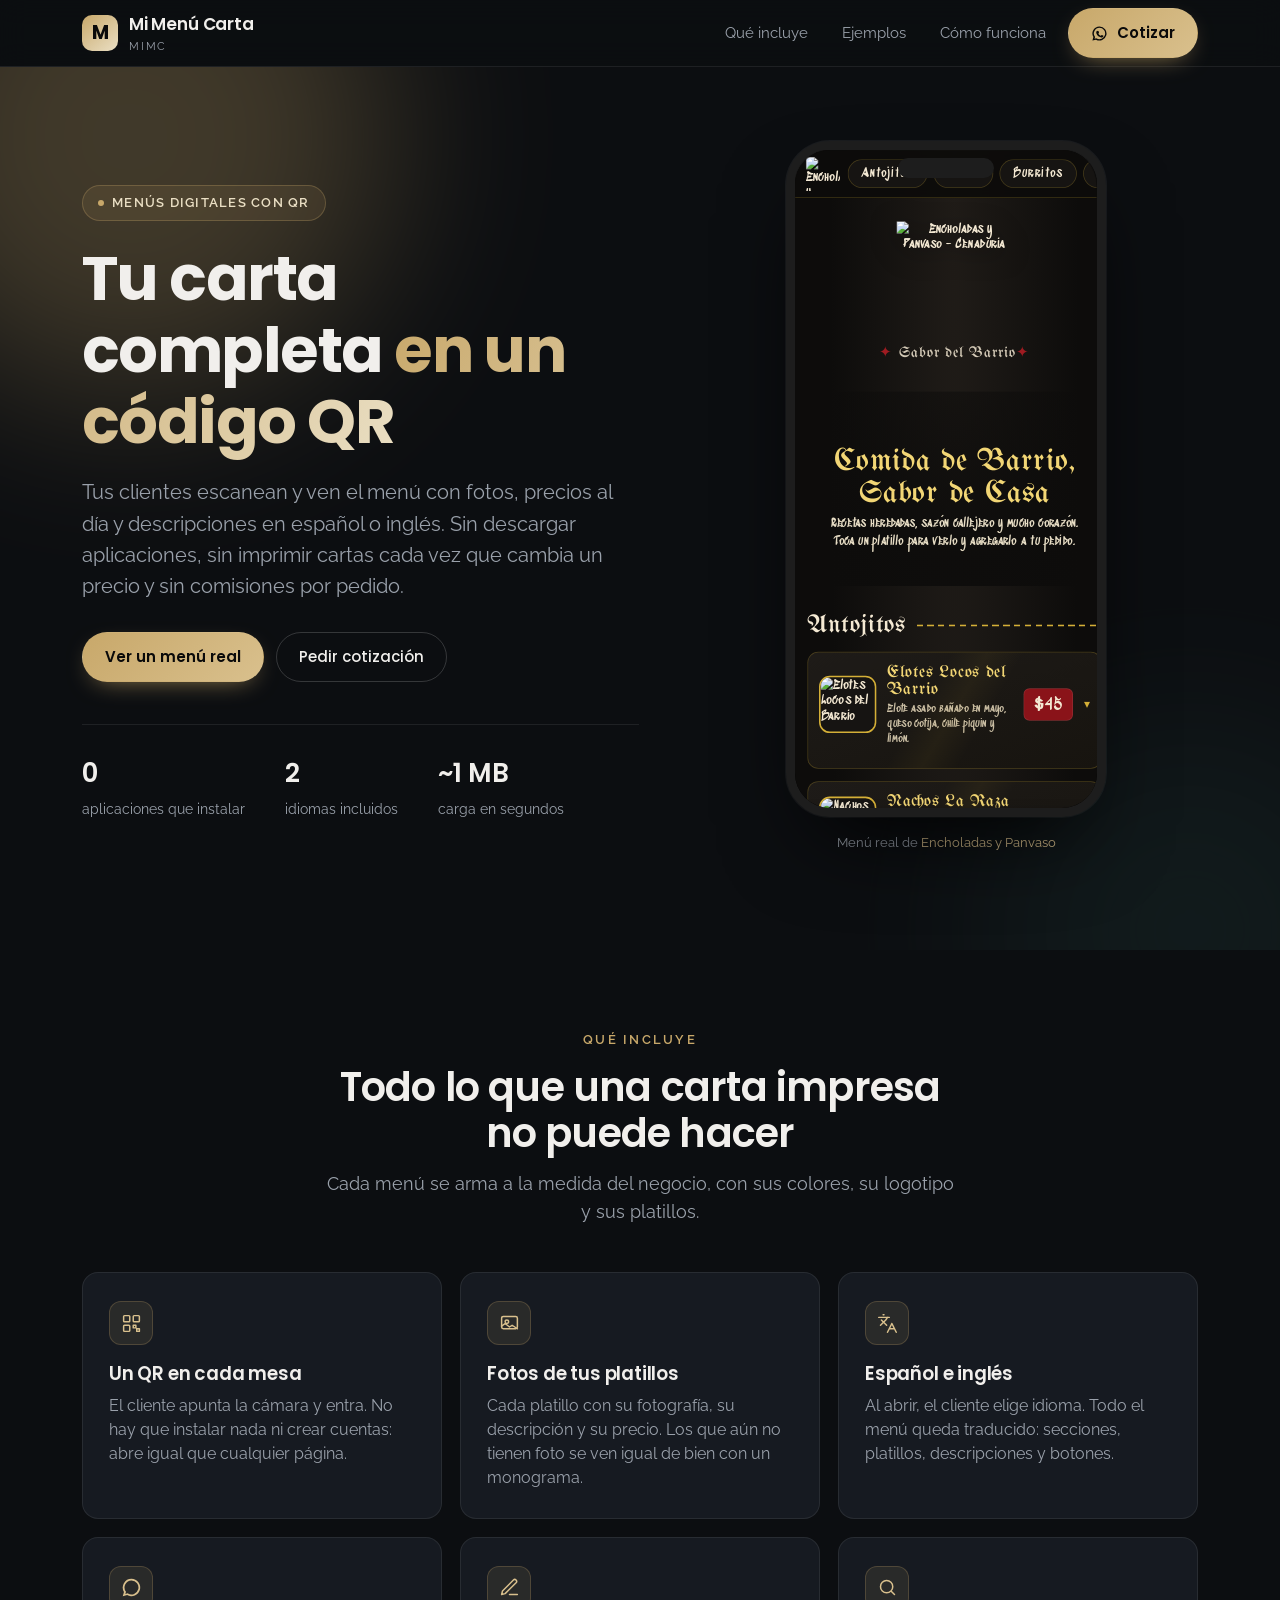
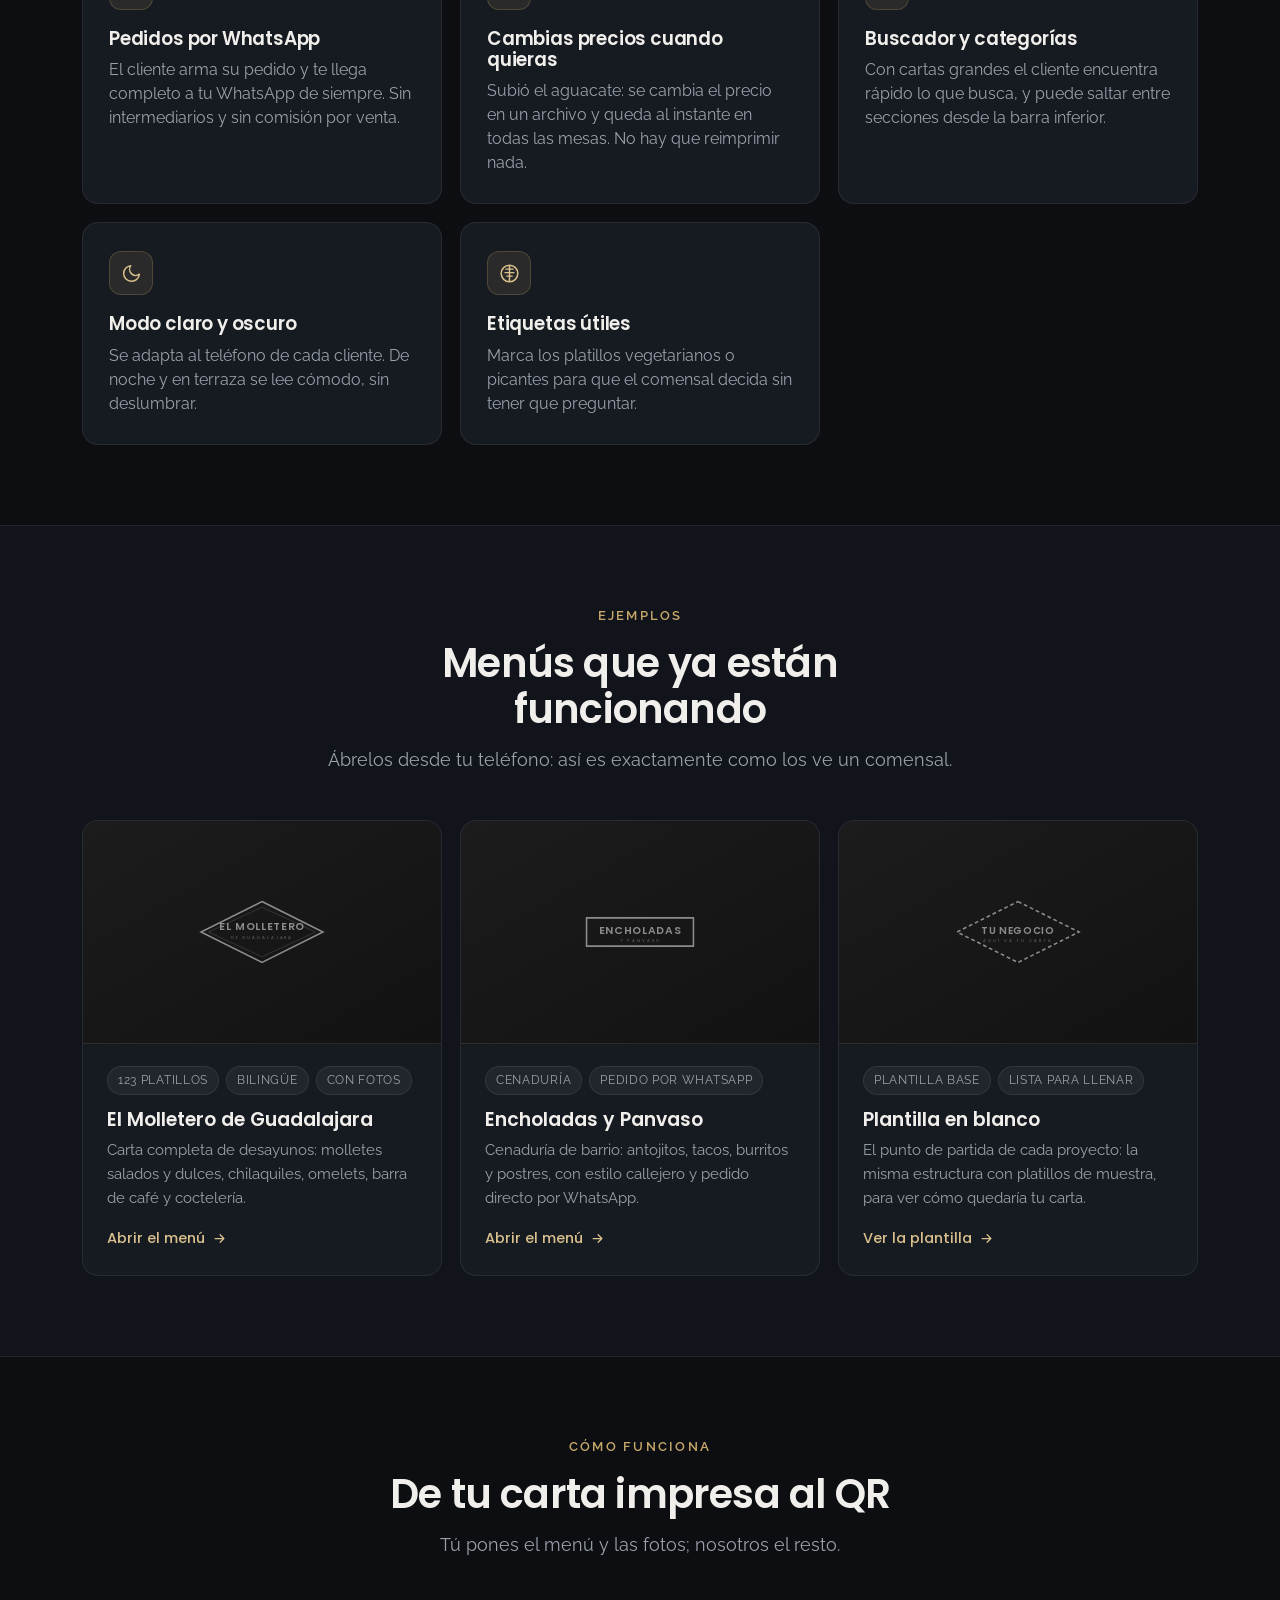
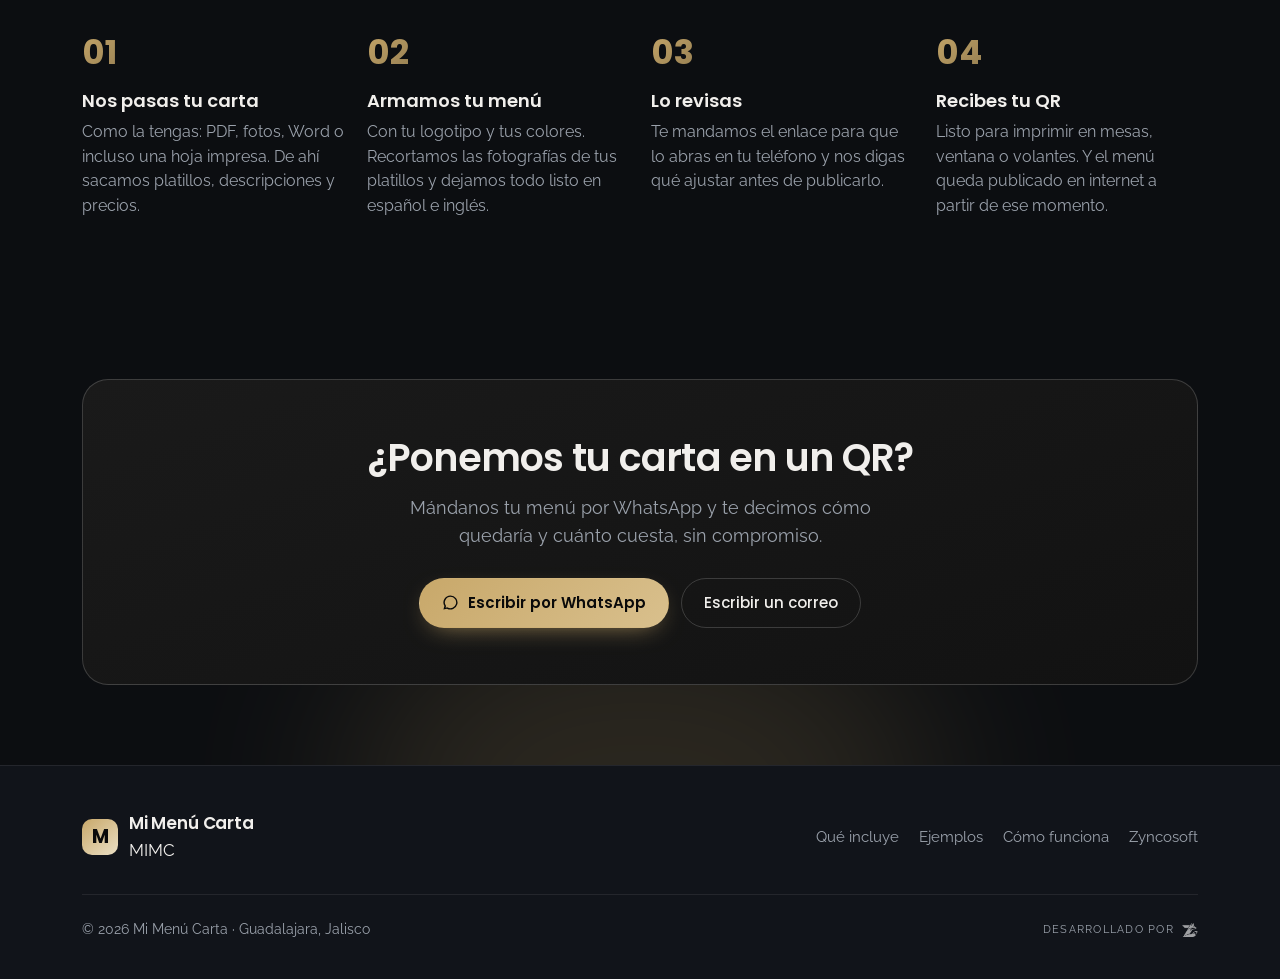
==== index.html @ dc2a6744 "Agregar la landing de MIMC Página de presentación del servicio: qué incluye, ejemplos reales y cómo " ====
<!DOCTYPE html>
<html lang="es">
<head>
<meta charset="UTF-8">
<meta name="viewport" content="width=device-width, initial-scale=1.0, viewport-fit=cover">
<title>MIMC — Mi Menú Carta | Menús digitales con QR para restaurantes</title>
<meta name="description" content="Mi Menú Carta: la carta de tu restaurante en un código QR. Con fotos, precios al día, español e inglés y pedidos por WhatsApp. Sin apps y sin comisiones por pedido.">
<meta name="theme-color" content="#0c0e11">
<meta property="og:title" content="MIMC — Mi Menú Carta">
<meta property="og:description" content="La carta de tu restaurante en un código QR: fotos, precios al día y pedidos por WhatsApp.">
<meta property="og:type" content="website">

<link rel="preconnect" href="https://fonts.googleapis.com">
<link rel="preconnect" href="https://fonts.gstatic.com" crossorigin>
<link href="https://fonts.googleapis.com/css2?family=Poppins:wght@400;500;600;700&family=Raleway:wght@300;400;500;600&display=swap" rel="stylesheet">
<link rel="icon" href="data:image/svg+xml,<svg xmlns='http://www.w3.org/2000/svg' viewBox='0 0 100 100'><rect width='100' height='100' rx='22' fill='%23c8a86a'/><text x='50' y='68' font-family='Poppins,sans-serif' font-size='52' font-weight='700' fill='%230c0e11' text-anchor='middle'>M</text></svg>">

<style>
  /* Paleta propia de MIMC: grafito azulado con acento en champán.
     El naranja se queda para la marca Zyncosoft. */
  :root{
    --negro:#0c0e11;
    --negro-2:#11141a;
    --carta:#161a21;
    --linea:rgba(255,255,255,.08);
    --linea-fuerte:rgba(255,255,255,.17);
    --texto:#f1efec;
    --texto-2:#9aa1ab;
    --champan:#c8a86a;
    --champan-claro:#d9c08d;
    --champan-suave:#eadfc4;
    --radio:16px;
  }

  *{box-sizing:border-box; -webkit-tap-highlight-color:transparent;}
  html{scroll-behavior:smooth;}
  body{
    margin:0;
    background:var(--negro);
    color:var(--texto);
    font-family:'Raleway', system-ui, sans-serif;
    font-size:17px; line-height:1.6;
    -webkit-font-smoothing:antialiased;
    overflow-x:hidden;
  }
  img{max-width:100%; display:block;}
  a{color:inherit;}
  button{font:inherit; cursor:pointer;}
  :focus-visible{outline:2px solid var(--champan); outline-offset:3px; border-radius:4px;}

  h1,h2,h3{font-family:'Poppins', sans-serif; font-weight:600; line-height:1.15; margin:0;}
  .contenedor{width:100%; max-width:1160px; margin:0 auto; padding:0 22px;}

  .brillo{
    position:absolute; border-radius:50%; pointer-events:none;
    filter:blur(90px); opacity:.28; z-index:0;
  }

  /* ============================================================= BARRA */
  .barra{
    position:sticky; top:0; z-index:50;
    background:rgba(12,14,17,.86);
    backdrop-filter:blur(14px);
    border-bottom:1px solid var(--linea);
  }
  .barra .contenedor{
    display:flex; align-items:center; justify-content:space-between; gap:16px;
    height:66px;
  }
  .marca{display:flex; align-items:center; gap:11px; text-decoration:none;}
  .marca-icono{
    width:36px; height:36px; flex:0 0 auto;
    display:grid; place-items:center;
    background:linear-gradient(140deg, var(--champan), var(--champan-suave));
    color:#0a0a0a; border-radius:10px;
    font-family:'Poppins', sans-serif; font-weight:700; font-size:19px;
  }
  .marca b{display:block; font-family:'Poppins', sans-serif; font-size:17px; font-weight:600; letter-spacing:-.01em;}
  .marca .sub{display:block; font-size:11px; letter-spacing:.16em; text-transform:uppercase; color:var(--texto-2);}
  .barra-acciones{display:flex; align-items:center; gap:10px;}
  .barra a.enlace{
    font-size:14.5px; color:var(--texto-2); text-decoration:none;
    padding:8px 12px; border-radius:99px; transition:.2s;
  }
  .barra a.enlace:hover{color:var(--texto); background:rgba(255,255,255,.05);}
  @media (max-width:720px){ .barra a.enlace{display:none;} }

  .btn{
    display:inline-flex; align-items:center; justify-content:center; gap:9px;
    padding:12px 22px; border-radius:99px;
    font-family:'Poppins', sans-serif; font-size:15px; font-weight:500;
    text-decoration:none; white-space:nowrap;
    border:1px solid transparent; transition:.22s;
  }
  .btn-primario{
    background:linear-gradient(135deg, var(--champan), var(--champan-claro));
    color:#0a0a0a; font-weight:600;
    box-shadow:0 8px 26px -12px rgba(200,168,106,.85);
  }
  .btn-primario:hover{transform:translateY(-2px); box-shadow:0 14px 34px -12px rgba(200,168,106,.95);}
  .btn-linea{border-color:var(--linea-fuerte); color:var(--texto);}
  .btn-linea:hover{border-color:var(--champan); color:var(--champan-claro);}
  .btn svg{width:17px; height:17px;}

  /* ============================================================== HERO */
  .hero{position:relative; padding:74px 0 84px; overflow:hidden;}
  .hero .brillo.uno{width:520px; height:520px; background:var(--champan); top:-190px; left:-130px;}
  .hero .brillo.dos{width:420px; height:420px; background:#2f5d57; bottom:-190px; right:-120px; opacity:.16;}
  .hero .contenedor{
    position:relative; z-index:1;
    display:grid; gap:52px; align-items:center;
    grid-template-columns:1fr;
  }
  @media (min-width:960px){
    .hero .contenedor{grid-template-columns:1.05fr .95fr; gap:56px;}
  }

  .pastilla{
    display:inline-flex; align-items:center; gap:8px;
    padding:7px 15px; border-radius:99px;
    background:rgba(200,168,106,.1);
    border:1px solid rgba(200,168,106,.28);
    color:var(--champan-suave);
    font-size:12.5px; letter-spacing:.1em; text-transform:uppercase; font-weight:600;
    margin-bottom:22px;
  }
  .pastilla i{width:6px; height:6px; border-radius:50%; background:var(--champan); display:block;}

  .hero h1{
    font-size:clamp(38px, 6.4vw, 62px);
    letter-spacing:-.025em; font-weight:700;
    margin-bottom:20px;
  }
  .hero h1 em{
    font-style:normal;
    background:linear-gradient(120deg, var(--champan), var(--champan-suave));
    -webkit-background-clip:text; background-clip:text; color:transparent;
  }
  .hero p.entrada{
    font-size:clamp(17px, 2vw, 19.5px); color:var(--texto-2);
    max-width:560px; margin:0 0 30px;
  }
  .hero-botones{display:flex; flex-wrap:wrap; gap:12px;}

  .hero-datos{
    display:flex; flex-wrap:wrap; gap:26px 40px;
    margin-top:42px; padding-top:28px;
    border-top:1px solid var(--linea);
  }
  .hero-datos div b{
    display:block;
    font-family:'Poppins', sans-serif; font-size:26px; font-weight:600; color:var(--texto);
  }
  .hero-datos div span{font-size:13.5px; color:var(--texto-2);}

  /* --------------------------------------------- teléfono con el menú */
  /* El menú se dibuja a 390 px (ancho de un teléfono real) y se reduce
     para caber en el marco: así se ve igual que en la mano del cliente.
     escala = (ancho del marco − 18 px de borde) / 390 */
  .telefono{
    --ancho:320px;
    --escala:.7744;
    position:relative;
    width:var(--ancho); margin:0 auto;
    aspect-ratio:9/19;
    background:#000;
    border:9px solid #1d1d1d;
    border-radius:44px;
    box-shadow:0 40px 90px -30px rgba(0,0,0,.95), 0 0 0 1px rgba(255,255,255,.06);
    overflow:hidden;
  }
  .telefono::before{
    content:""; position:absolute; z-index:3;
    top:8px; left:50%; transform:translateX(-50%);
    width:96px; height:20px; border-radius:99px; background:#1d1d1d;
  }
  .telefono iframe{
    /* los 22 px extra son para que la barra de desplazamiento del menú
       quede fuera del marco y no se vea */
    width:calc(390px + 22px);
    height:calc(100% / var(--escala));
    border:0; display:block;
    transform:scale(var(--escala));
    transform-origin:top left;
  }
  @media (max-width:430px){
    .telefono{ --ancho:290px; --escala:.6974; }
  }
  .telefono-pie{
    text-align:center; margin-top:16px;
    font-size:13px; color:var(--texto-2);
  }
  .telefono-pie a{color:var(--champan-claro); text-decoration:none;}
  .telefono-pie a:hover{text-decoration:underline;}

  /* ========================================================= SECCIONES */
  section{position:relative; padding:80px 0;}
  .seccion-cab{max-width:640px; margin:0 auto 46px; text-align:center;}
  .seccion-cab .etiqueta{
    display:block; margin-bottom:14px;
    font-size:12.5px; font-weight:600; letter-spacing:.18em; text-transform:uppercase;
    color:var(--champan);
  }
  .seccion-cab h2{font-size:clamp(28px, 4.4vw, 40px); letter-spacing:-.02em; margin-bottom:14px;}
  .seccion-cab p{color:var(--texto-2); margin:0; font-size:17.5px;}

  /* ------------------------------------------------------- beneficios */
  .rejilla{
    display:grid; gap:18px;
    grid-template-columns:repeat(auto-fit, minmax(268px, 1fr));
  }
  .tarjeta{
    position:relative;
    padding:28px 26px;
    background:var(--carta);
    border:1px solid var(--linea);
    border-radius:var(--radio);
    transition:.25s;
  }
  .tarjeta:hover{border-color:var(--linea-fuerte); transform:translateY(-3px);}
  .tarjeta .icono{
    width:44px; height:44px; margin-bottom:18px;
    display:grid; place-items:center;
    background:rgba(200,168,106,.11);
    border:1px solid rgba(200,168,106,.24);
    border-radius:12px;
    color:var(--champan-claro);
  }
  .tarjeta .icono svg{width:21px; height:21px;}
  .tarjeta h3{font-size:18.5px; margin-bottom:9px; letter-spacing:-.01em;}
  .tarjeta p{margin:0; font-size:15.5px; color:var(--texto-2); line-height:1.55;}

  /* --------------------------------------------------------- ejemplos */
  .ejemplos{background:var(--negro-2); border-top:1px solid var(--linea); border-bottom:1px solid var(--linea);}
  .ejemplo{
    display:block; text-decoration:none;
    background:var(--carta); border:1px solid var(--linea);
    border-radius:var(--radio); overflow:hidden;
    transition:.25s;
  }
  .ejemplo:hover{border-color:var(--champan); transform:translateY(-3px);}
  .ejemplo-visual{
    aspect-ratio:16/10;
    display:grid; place-items:center;
    background:linear-gradient(150deg, #1c1c1c, #121212);
    border-bottom:1px solid var(--linea);
    position:relative; overflow:hidden;
  }
  .ejemplo-visual .rombo{
    width:132px; height:auto; color:rgba(255,255,255,.5);
    transition:.35s;
  }
  .ejemplo:hover .ejemplo-visual .rombo{color:var(--champan-claro); transform:scale(1.06);}
  .ejemplo-cuerpo{padding:22px 24px 24px;}
  .ejemplo-cuerpo h3{font-size:19px; margin-bottom:7px;}
  .ejemplo-cuerpo p{margin:0 0 14px; font-size:15px; color:var(--texto-2);}
  .ejemplo-cuerpo .ver{
    display:inline-flex; align-items:center; gap:7px;
    font-family:'Poppins', sans-serif; font-size:14.5px; font-weight:500;
    color:var(--champan-claro);
  }
  .ejemplo-cuerpo .ver svg{width:15px; height:15px; transition:transform .25s;}
  .ejemplo:hover .ver svg{transform:translateX(4px);}
  .etiquetas{display:flex; flex-wrap:wrap; gap:7px; margin-bottom:14px;}
  .etiquetas span{
    font-size:11.5px; letter-spacing:.06em; text-transform:uppercase;
    padding:4px 10px; border-radius:99px;
    background:rgba(255,255,255,.05); border:1px solid var(--linea);
    color:var(--texto-2);
  }

  /* ------------------------------------------------------------ pasos */
  .pasos{display:grid; gap:22px; grid-template-columns:repeat(auto-fit, minmax(240px, 1fr)); counter-reset:paso;}
  .paso{position:relative; padding-top:20px;}
  .paso::before{
    counter-increment:paso; content:"0" counter(paso);
    display:block; margin-bottom:12px;
    font-family:'Poppins', sans-serif; font-size:34px; font-weight:700;
    background:linear-gradient(140deg, var(--champan), rgba(200,168,106,.15));
    -webkit-background-clip:text; background-clip:text; color:transparent;
  }
  .paso h3{font-size:18px; margin-bottom:8px;}
  .paso p{margin:0; font-size:15.5px; color:var(--texto-2);}

  /* -------------------------------------------------------- cierre */
  .cierre{position:relative; overflow:hidden;}
  .cierre .brillo{width:600px; height:400px; background:var(--champan); left:50%; transform:translateX(-50%); bottom:-230px; opacity:.16;}
  .cierre-caja{
    position:relative; z-index:1;
    text-align:center;
    padding:56px 28px;
    background:linear-gradient(160deg, #1a1a1a, #121212);
    border:1px solid var(--linea-fuerte);
    border-radius:26px;
  }
  .cierre-caja h2{font-size:clamp(27px, 4.2vw, 38px); letter-spacing:-.02em; margin-bottom:14px;}
  .cierre-caja p{color:var(--texto-2); max-width:520px; margin:0 auto 28px; font-size:17.5px;}
  .cierre-botones{display:flex; flex-wrap:wrap; gap:12px; justify-content:center;}

  /* ============================================================== PIE */
  footer{
    border-top:1px solid var(--linea);
    padding:44px 0 38px;
    background:var(--negro-2);
  }
  .pie-fila{
    display:flex; flex-wrap:wrap; align-items:center; justify-content:space-between;
    gap:20px;
  }
  .pie-enlaces{display:flex; flex-wrap:wrap; gap:20px;}
  .pie-enlaces a{font-size:14.5px; color:var(--texto-2); text-decoration:none; transition:.2s;}
  .pie-enlaces a:hover{color:var(--champan-claro);}
  .pie-abajo{
    display:flex; flex-wrap:wrap; align-items:center; justify-content:space-between;
    gap:16px;
    margin-top:30px; padding-top:24px;
    border-top:1px solid var(--linea);
    font-size:13.5px; color:var(--texto-2);
  }

  /* Crédito de Zyncosoft */
  .credito{
    display:inline-flex; align-items:center; gap:8px;
    font-size:10.5px; letter-spacing:.12em; text-transform:uppercase;
    color:var(--texto-2); text-decoration:none;
    transition:color .3s;
  }
  .credito img{
    width:16px; height:16px; object-fit:contain;
    opacity:.6; filter:invert(1);
    transition:opacity .3s;
  }
  .credito:hover{color:var(--texto);}
  .credito:hover img{opacity:1;}

  @media (prefers-reduced-motion:reduce){
    *{animation-duration:.01ms !important; transition-duration:.01ms !important;}
    html{scroll-behavior:auto;}
  }
</style>
</head>
<body>

<!-- ===================================================== BARRA SUPERIOR -->
<header class="barra">
  <div class="contenedor">
    <a class="marca" href="#inicio">
      <span class="marca-icono">M</span>
      <span>
        <b>Mi Menú Carta</b>
        <span class="sub">MIMC</span>
      </span>
    </a>

    <nav class="barra-acciones">
      <a class="enlace" href="#beneficios">Qué incluye</a>
      <a class="enlace" href="#ejemplos">Ejemplos</a>
      <a class="enlace" href="#pasos">Cómo funciona</a>
      <a class="btn btn-primario" href="https://wa.me/523339057215?text=Hola%2C%20me%20interesa%20un%20men%C3%BA%20digital%20MIMC%20para%20mi%20negocio."
         target="_blank" rel="noopener noreferrer">
        <svg viewBox="0 0 24 24" fill="currentColor" aria-hidden="true"><path d="M12 2a10 10 0 0 0-8.6 15.1L2 22l5-1.3A10 10 0 1 0 12 2zm0 2a8 8 0 1 1-4.1 14.9l-.3-.2-2.6.7.7-2.5-.2-.3A8 8 0 0 1 12 4zm-3 4.2c-.2 0-.5.1-.7.4-.3.3-.9.9-.9 2.1 0 1.3.9 2.5 1 2.6.1.2 1.7 2.8 4.3 3.8 2.1.8 2.5.7 3 .6.5-.1 1.5-.6 1.7-1.3.2-.6.2-1.2.1-1.3l-.6-.3-1.5-.7c-.2-.1-.4-.1-.5.1l-.7.9c-.1.2-.3.2-.5.1-.2-.1-1-.4-1.9-1.2-.7-.6-1.2-1.4-1.3-1.6-.1-.2 0-.4.1-.5l.4-.5.3-.5v-.4l-.6-1.6c-.2-.4-.4-.4-.5-.4H9z"/></svg>
        Cotizar
      </a>
    </nav>
  </div>
</header>

<!-- =============================================================== HERO -->
<section class="hero" id="inicio">
  <div class="brillo uno"></div>
  <div class="brillo dos"></div>

  <div class="contenedor">
    <div>
      <span class="pastilla"><i></i> Menús digitales con QR</span>

      <h1>Tu carta completa <em>en un código QR</em></h1>

      <p class="entrada">
        Tus clientes escanean y ven el menú con fotos, precios al día y descripciones
        en español o inglés. Sin descargar aplicaciones, sin imprimir cartas cada vez
        que cambia un precio y sin comisiones por pedido.
      </p>

      <div class="hero-botones">
        <a class="btn btn-primario" href="#ejemplos">Ver un menú real</a>
        <a class="btn btn-linea" href="https://wa.me/523339057215?text=Hola%2C%20me%20interesa%20un%20men%C3%BA%20digital%20MIMC%20para%20mi%20negocio."
           target="_blank" rel="noopener noreferrer">Pedir cotización</a>
      </div>

      <div class="hero-datos">
        <div><b>0</b><span>aplicaciones que instalar</span></div>
        <div><b>2</b><span>idiomas incluidos</span></div>
        <div><b>~1 MB</b><span>carga en segundos</span></div>
      </div>
    </div>

    <div>
      <div class="telefono">
        <iframe src="encholadas/menu.html" title="Ejemplo de menú digital: Encholadas y Panvaso"
                loading="lazy"></iframe>
      </div>
      <p class="telefono-pie">
        Menú real de <a href="encholadas/menu.html" target="_blank" rel="noopener">Encholadas y Panvaso</a>
      </p>
    </div>
  </div>
</section>

<!-- ========================================================= BENEFICIOS -->
<section id="beneficios">
  <div class="contenedor">
    <div class="seccion-cab">
      <span class="etiqueta">Qué incluye</span>
      <h2>Todo lo que una carta impresa no puede hacer</h2>
      <p>Cada menú se arma a la medida del negocio, con sus colores, su logotipo y sus platillos.</p>
    </div>

    <div class="rejilla">

      <article class="tarjeta">
        <div class="icono">
          <svg viewBox="0 0 24 24" fill="none" stroke="currentColor" stroke-width="1.7" stroke-linecap="round" stroke-linejoin="round"><rect x="3" y="3" width="7" height="7" rx="1"/><rect x="14" y="3" width="7" height="7" rx="1"/><rect x="3" y="14" width="7" height="7" rx="1"/><path d="M14 14h3v3h-3zM18 18h3v3h-3z"/></svg>
        </div>
        <h3>Un QR en cada mesa</h3>
        <p>El cliente apunta la cámara y entra. No hay que instalar nada ni crear cuentas: abre igual que cualquier página.</p>
      </article>

      <article class="tarjeta">
        <div class="icono">
          <svg viewBox="0 0 24 24" fill="none" stroke="currentColor" stroke-width="1.7" stroke-linecap="round" stroke-linejoin="round"><rect x="3" y="4" width="18" height="14" rx="2"/><circle cx="9" cy="10" r="2"/><path d="m3 15 4-3 5 4 3-2 6 4"/></svg>
        </div>
        <h3>Fotos de tus platillos</h3>
        <p>Cada platillo con su fotografía, su descripción y su precio. Los que aún no tienen foto se ven igual de bien con un monograma.</p>
      </article>

      <article class="tarjeta">
        <div class="icono">
          <svg viewBox="0 0 24 24" fill="none" stroke="currentColor" stroke-width="1.7" stroke-linecap="round" stroke-linejoin="round"><path d="m5 8 6 6M4 14l6-6 2-3M2 5h12M7 2h1M22 22l-5-10-5 10M14 18h6"/></svg>
        </div>
        <h3>Español e inglés</h3>
        <p>Al abrir, el cliente elige idioma. Todo el menú queda traducido: secciones, platillos, descripciones y botones.</p>
      </article>

      <article class="tarjeta">
        <div class="icono">
          <svg viewBox="0 0 24 24" fill="currentColor"><path d="M12 2a10 10 0 0 0-8.6 15.1L2 22l5-1.3A10 10 0 1 0 12 2zm0 2a8 8 0 1 1-4.1 14.9l-.3-.2-2.6.7.7-2.5-.2-.3A8 8 0 0 1 12 4z"/></svg>
        </div>
        <h3>Pedidos por WhatsApp</h3>
        <p>El cliente arma su pedido y te llega completo a tu WhatsApp de siempre. Sin intermediarios y sin comisión por venta.</p>
      </article>

      <article class="tarjeta">
        <div class="icono">
          <svg viewBox="0 0 24 24" fill="none" stroke="currentColor" stroke-width="1.7" stroke-linecap="round" stroke-linejoin="round"><path d="M12 20h9M16.5 3.5a2.1 2.1 0 0 1 3 3L7 19l-4 1 1-4z"/></svg>
        </div>
        <h3>Cambias precios cuando quieras</h3>
        <p>Subió el aguacate: se cambia el precio en un archivo y queda al instante en todas las mesas. No hay que reimprimir nada.</p>
      </article>

      <article class="tarjeta">
        <div class="icono">
          <svg viewBox="0 0 24 24" fill="none" stroke="currentColor" stroke-width="1.7" stroke-linecap="round" stroke-linejoin="round"><circle cx="11" cy="11" r="7"/><path d="M20 20l-3.5-3.5"/></svg>
        </div>
        <h3>Buscador y categorías</h3>
        <p>Con cartas grandes el cliente encuentra rápido lo que busca, y puede saltar entre secciones desde la barra inferior.</p>
      </article>

      <article class="tarjeta">
        <div class="icono">
          <svg viewBox="0 0 24 24" fill="none" stroke="currentColor" stroke-width="1.7" stroke-linecap="round" stroke-linejoin="round"><path d="M21 12.8A9 9 0 1 1 11.2 3a7 7 0 0 0 9.8 9.8z"/></svg>
        </div>
        <h3>Modo claro y oscuro</h3>
        <p>Se adapta al teléfono de cada cliente. De noche y en terraza se lee cómodo, sin deslumbrar.</p>
      </article>

      <article class="tarjeta">
        <div class="icono">
          <svg viewBox="0 0 24 24" fill="none" stroke="currentColor" stroke-width="1.7" stroke-linecap="round" stroke-linejoin="round"><path d="M12 3v18M8 7h8M7 11h10M9 15h6"/><circle cx="12" cy="12" r="9.5"/></svg>
        </div>
        <h3>Etiquetas útiles</h3>
        <p>Marca los platillos vegetarianos o picantes para que el comensal decida sin tener que preguntar.</p>
      </article>

    </div>
  </div>
</section>

<!-- =========================================================== EJEMPLOS -->
<section class="ejemplos" id="ejemplos">
  <div class="contenedor">
    <div class="seccion-cab">
      <span class="etiqueta">Ejemplos</span>
      <h2>Menús que ya están funcionando</h2>
      <p>Ábrelos desde tu teléfono: así es exactamente como los ve un comensal.</p>
    </div>

    <div class="rejilla">

      <a class="ejemplo" href="elmolletero/index.html" target="_blank" rel="noopener">
        <div class="ejemplo-visual">
          <svg class="rombo" viewBox="0 0 420 210" aria-hidden="true">
            <path d="M210 8 404 105 210 202 16 105Z" fill="none" stroke="currentColor" stroke-width="5"/>
            <path d="M210 26 380 105 210 184 40 105Z" fill="none" stroke="currentColor" stroke-width="1.6" opacity=".5"/>
            <text x="210" y="100" text-anchor="middle" font-family="Poppins, sans-serif" font-weight="600" font-size="34" letter-spacing="2" fill="currentColor">EL MOLLETERO</text>
            <text x="210" y="126" text-anchor="middle" font-family="Poppins, sans-serif" font-size="13" letter-spacing="6" fill="currentColor" opacity=".7">DE GUADALAJARA</text>
          </svg>
        </div>
        <div class="ejemplo-cuerpo">
          <div class="etiquetas">
            <span>123 platillos</span><span>Bilingüe</span><span>Con fotos</span>
          </div>
          <h3>El Molletero de Guadalajara</h3>
          <p>Carta completa de desayunos: molletes salados y dulces, chilaquiles, omelets, barra de café y coctelería.</p>
          <span class="ver">Abrir el menú
            <svg viewBox="0 0 24 24" fill="none" stroke="currentColor" stroke-width="2" stroke-linecap="round" stroke-linejoin="round"><path d="M5 12h14M13 6l6 6-6 6"/></svg>
          </span>
        </div>
      </a>

      <a class="ejemplo" href="encholadas/menu.html" target="_blank" rel="noopener">
        <div class="ejemplo-visual">
          <svg class="rombo" viewBox="0 0 420 210" aria-hidden="true">
            <path d="M40 60h340v90H40z" fill="none" stroke="currentColor" stroke-width="5"/>
            <text x="210" y="112" text-anchor="middle" font-family="Poppins, sans-serif" font-weight="600" font-size="34" letter-spacing="2" fill="currentColor">ENCHOLADAS</text>
            <text x="210" y="136" text-anchor="middle" font-family="Poppins, sans-serif" font-size="13" letter-spacing="6" fill="currentColor" opacity=".7">Y PANVASO</text>
          </svg>
        </div>
        <div class="ejemplo-cuerpo">
          <div class="etiquetas">
            <span>Cenaduría</span><span>Pedido por WhatsApp</span>
          </div>
          <h3>Encholadas y Panvaso</h3>
          <p>Cenaduría de barrio: antojitos, tacos, burritos y postres, con estilo callejero y pedido directo por WhatsApp.</p>
          <span class="ver">Abrir el menú
            <svg viewBox="0 0 24 24" fill="none" stroke="currentColor" stroke-width="2" stroke-linecap="round" stroke-linejoin="round"><path d="M5 12h14M13 6l6 6-6 6"/></svg>
          </span>
        </div>
      </a>

      <a class="ejemplo" href="plantilla/index.html" target="_blank" rel="noopener">
        <div class="ejemplo-visual">
          <svg class="rombo" viewBox="0 0 420 210" aria-hidden="true">
            <path d="M210 8 404 105 210 202 16 105Z" fill="none" stroke="currentColor" stroke-width="5" stroke-dasharray="12 9"/>
            <text x="210" y="112" text-anchor="middle" font-family="Poppins, sans-serif" font-weight="600" font-size="32" letter-spacing="2" fill="currentColor">TU NEGOCIO</text>
            <text x="210" y="136" text-anchor="middle" font-family="Poppins, sans-serif" font-size="13" letter-spacing="6" fill="currentColor" opacity=".7">AQUÍ VA TU CARTA</text>
          </svg>
        </div>
        <div class="ejemplo-cuerpo">
          <div class="etiquetas">
            <span>Plantilla base</span><span>Lista para llenar</span>
          </div>
          <h3>Plantilla en blanco</h3>
          <p>El punto de partida de cada proyecto: la misma estructura con platillos de muestra, para ver cómo quedaría tu carta.</p>
          <span class="ver">Ver la plantilla
            <svg viewBox="0 0 24 24" fill="none" stroke="currentColor" stroke-width="2" stroke-linecap="round" stroke-linejoin="round"><path d="M5 12h14M13 6l6 6-6 6"/></svg>
          </span>
        </div>
      </a>

    </div>
  </div>
</section>

<!-- ============================================================== PASOS -->
<section id="pasos">
  <div class="contenedor">
    <div class="seccion-cab">
      <span class="etiqueta">Cómo funciona</span>
      <h2>De tu carta impresa al QR</h2>
      <p>Tú pones el menú y las fotos; nosotros el resto.</p>
    </div>

    <div class="pasos">
      <div class="paso">
        <h3>Nos pasas tu carta</h3>
        <p>Como la tengas: PDF, fotos, Word o incluso una hoja impresa. De ahí sacamos platillos, descripciones y precios.</p>
      </div>
      <div class="paso">
        <h3>Armamos tu menú</h3>
        <p>Con tu logotipo y tus colores. Recortamos las fotografías de tus platillos y dejamos todo listo en español e inglés.</p>
      </div>
      <div class="paso">
        <h3>Lo revisas</h3>
        <p>Te mandamos el enlace para que lo abras en tu teléfono y nos digas qué ajustar antes de publicarlo.</p>
      </div>
      <div class="paso">
        <h3>Recibes tu QR</h3>
        <p>Listo para imprimir en mesas, ventana o volantes. Y el menú queda publicado en internet a partir de ese momento.</p>
      </div>
    </div>
  </div>
</section>

<!-- ============================================================= CIERRE -->
<section class="cierre">
  <div class="brillo"></div>
  <div class="contenedor">
    <div class="cierre-caja">
      <h2>¿Ponemos tu carta en un QR?</h2>
      <p>Mándanos tu menú por WhatsApp y te decimos cómo quedaría y cuánto cuesta, sin compromiso.</p>
      <div class="cierre-botones">
        <a class="btn btn-primario" href="https://wa.me/523339057215?text=Hola%2C%20me%20interesa%20un%20men%C3%BA%20digital%20MIMC%20para%20mi%20negocio."
           target="_blank" rel="noopener noreferrer">
          <svg viewBox="0 0 24 24" fill="currentColor" aria-hidden="true"><path d="M12 2a10 10 0 0 0-8.6 15.1L2 22l5-1.3A10 10 0 1 0 12 2zm0 2a8 8 0 1 1-4.1 14.9l-.3-.2-2.6.7.7-2.5-.2-.3A8 8 0 0 1 12 4z"/></svg>
          Escribir por WhatsApp
        </a>
        <a class="btn btn-linea" href="mailto:zyncosoft@gmail.com?subject=Men%C3%BA%20digital%20MIMC">Escribir un correo</a>
      </div>
    </div>
  </div>
</section>

<!-- ================================================================ PIE -->
<footer>
  <div class="contenedor">
    <div class="pie-fila">
      <a class="marca" href="#inicio">
        <span class="marca-icono">M</span>
        <span>
          <b>Mi Menú Carta</b>
          <span>MIMC</span>
        </span>
      </a>

      <nav class="pie-enlaces">
        <a href="#beneficios">Qué incluye</a>
        <a href="#ejemplos">Ejemplos</a>
        <a href="#pasos">Cómo funciona</a>
        <a href="https://zyncosoft.pages.dev" target="_blank" rel="noopener noreferrer">Zyncosoft</a>
      </nav>
    </div>

    <div class="pie-abajo">
      <span>© <span id="anio">2026</span> Mi Menú Carta · Guadalajara, Jalisco</span>

      <a class="credito" href="https://zyncosoft.pages.dev" target="_blank"
         rel="noopener noreferrer" title="Desarrollado por Zyncosoft">
        <span>Desarrollado por</span>
        <img src="zyncosoft.png" alt="Zyncosoft" width="16" height="16" loading="lazy">
      </a>
    </div>
  </div>
</footer>

<script>
  document.getElementById('anio').textContent = new Date().getFullYear();
</script>

</body>
</html>
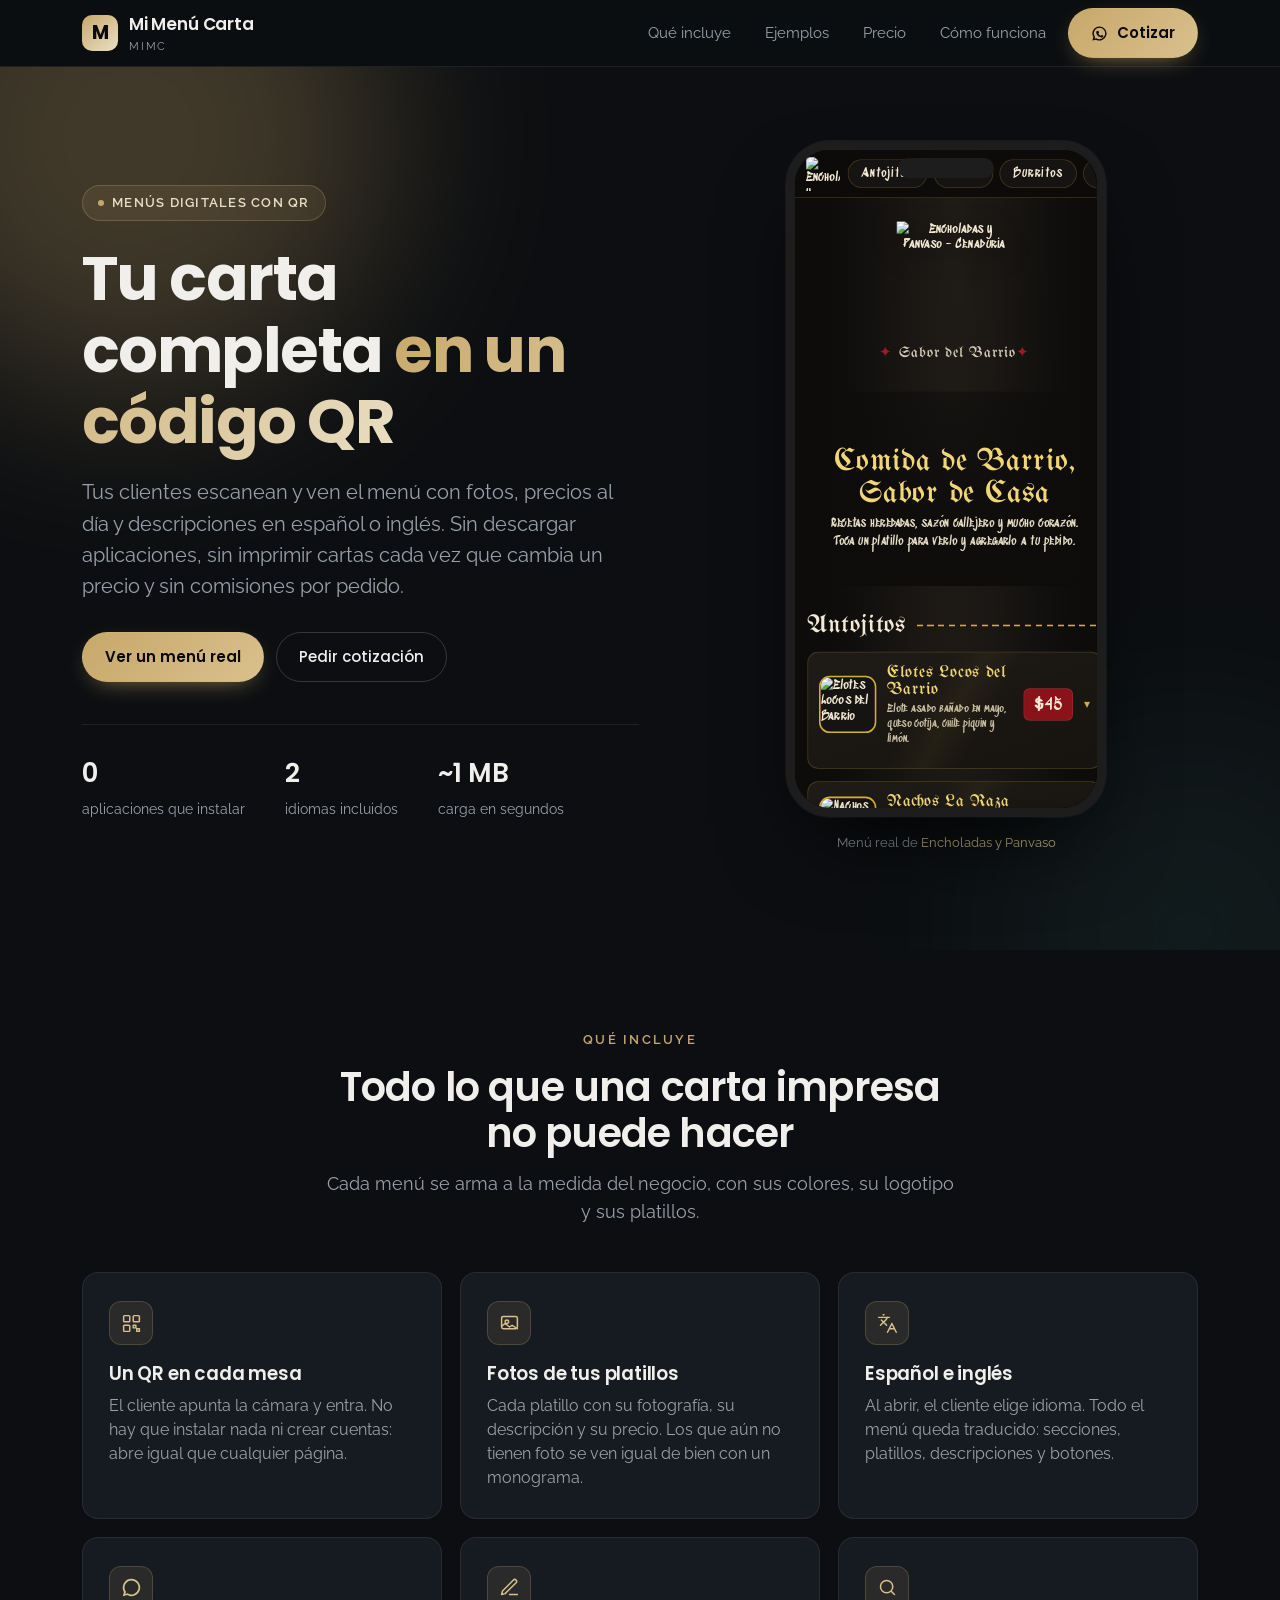
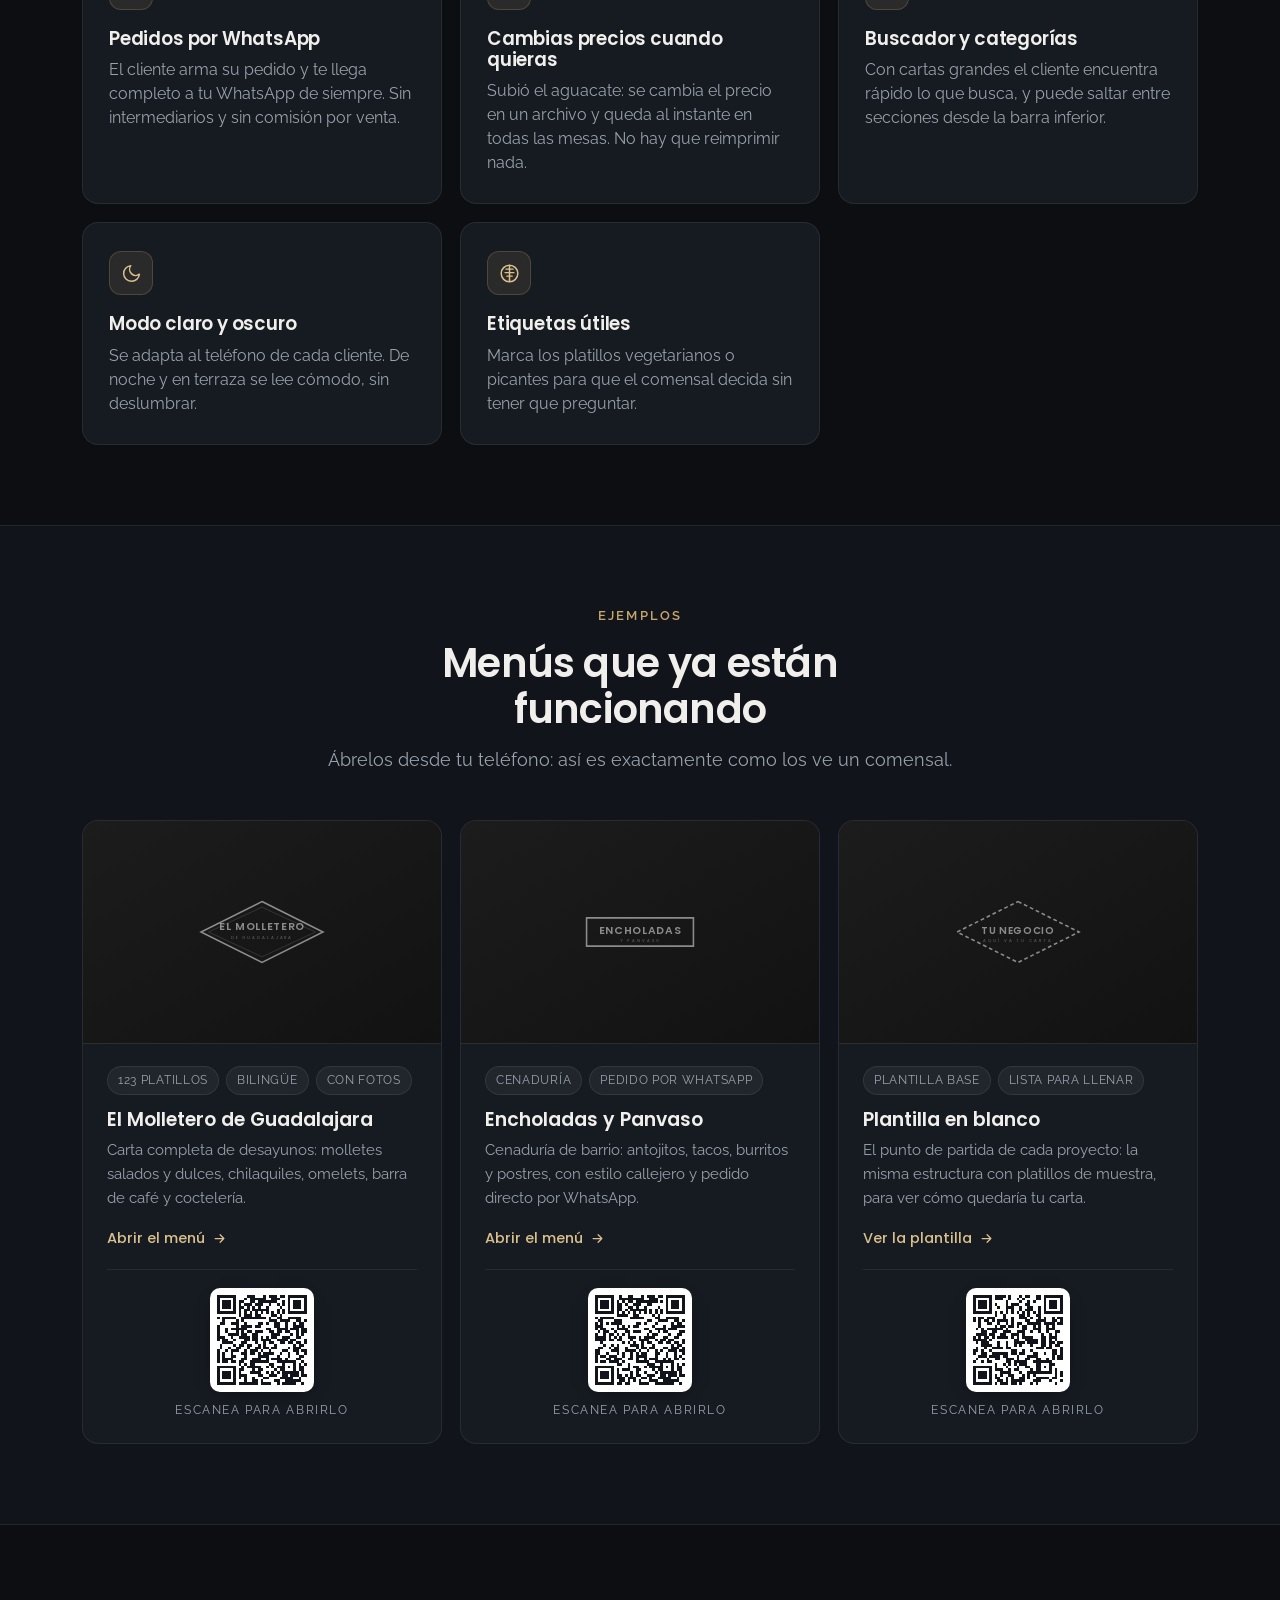
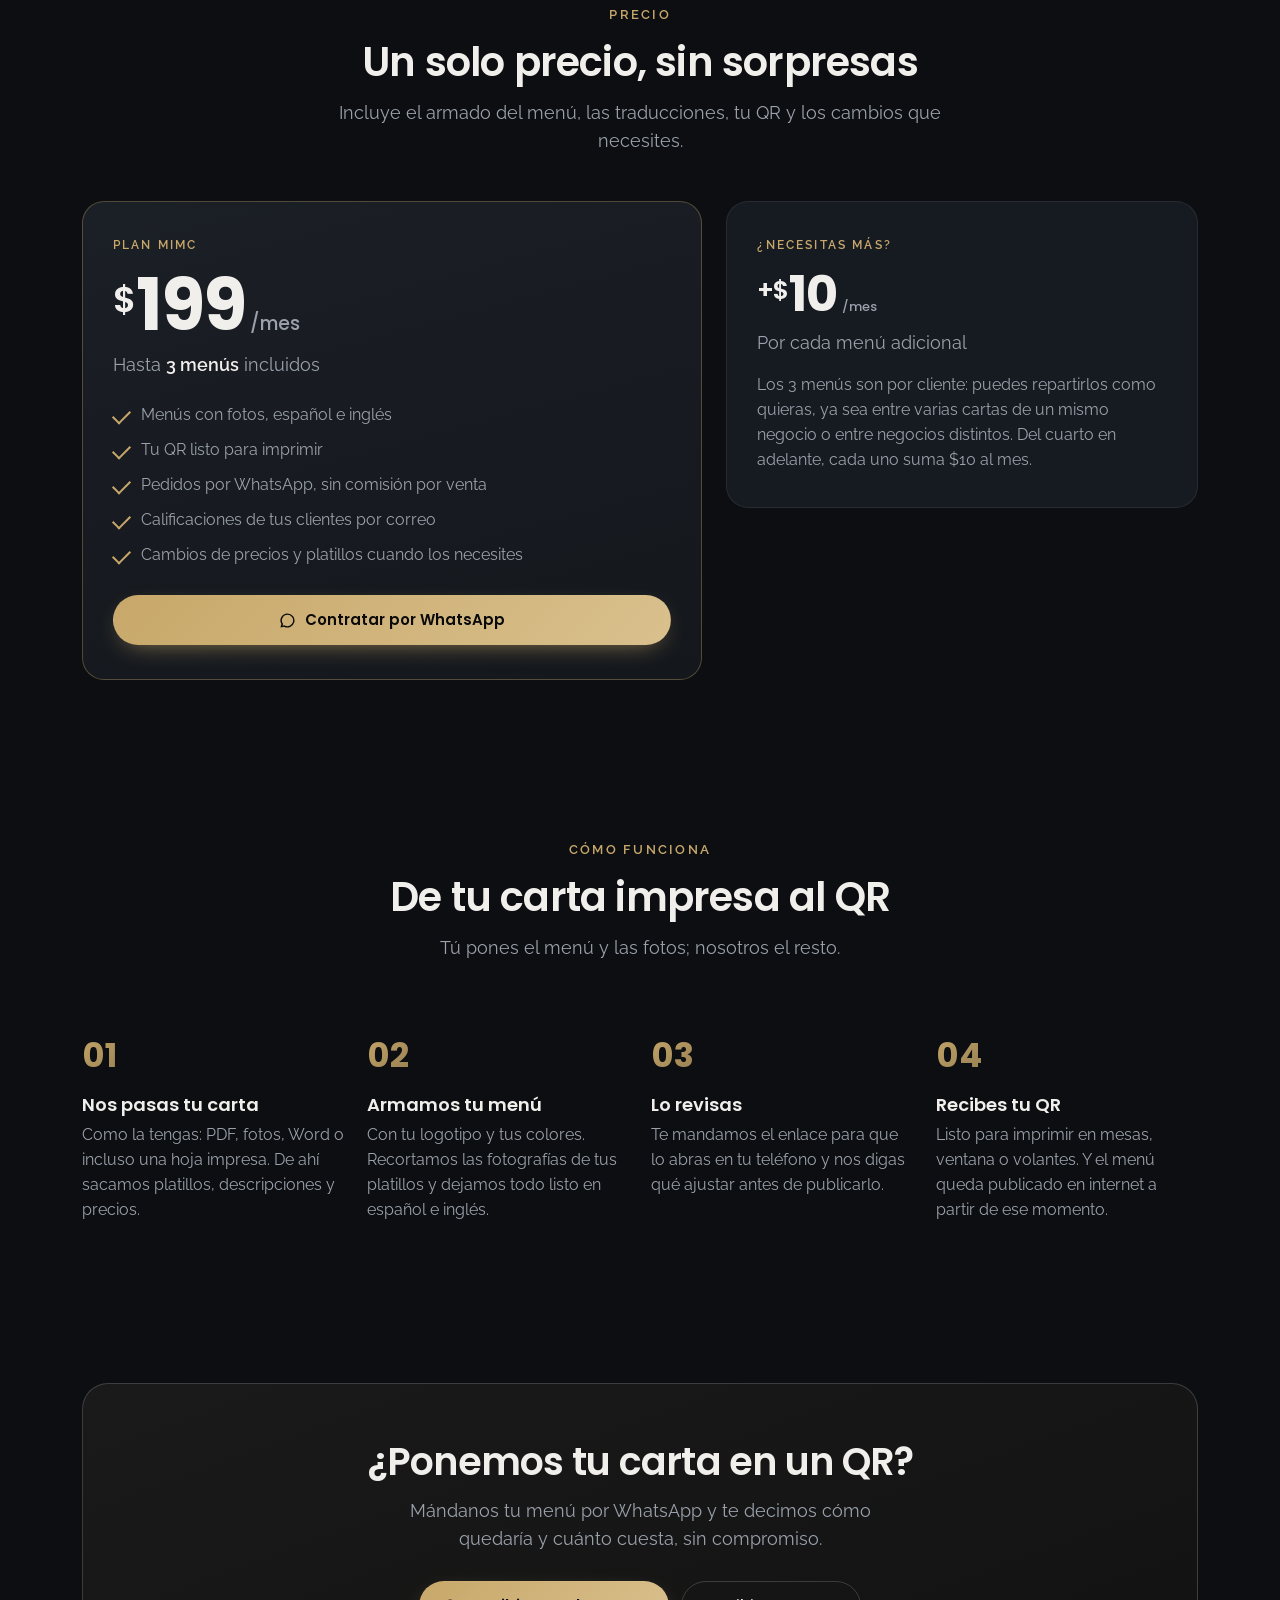
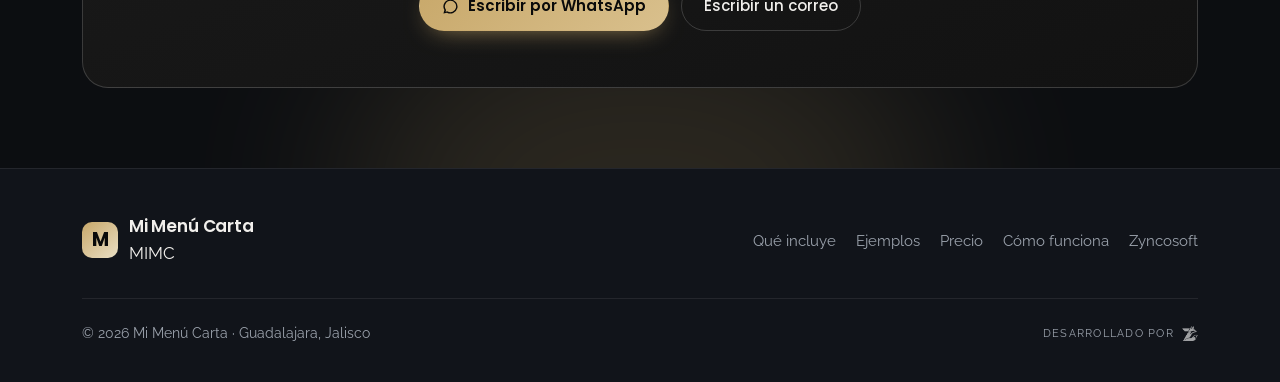
==== commit 0fe33348: "Organizar la landing en carpetas y agregar precio y códigos QR Estructura: el CSS y el JS salen del " ====
--- a/index.html
+++ b/index.html
@@ -15,329 +15,7 @@
 <link href="https://fonts.googleapis.com/css2?family=Poppins:wght@400;500;600;700&family=Raleway:wght@300;400;500;600&display=swap" rel="stylesheet">
 <link rel="icon" href="data:image/svg+xml,<svg xmlns='http://www.w3.org/2000/svg' viewBox='0 0 100 100'><rect width='100' height='100' rx='22' fill='%23c8a86a'/><text x='50' y='68' font-family='Poppins,sans-serif' font-size='52' font-weight='700' fill='%230c0e11' text-anchor='middle'>M</text></svg>">
 
-<style>
-  /* Paleta propia de MIMC: grafito azulado con acento en champán.
-     El naranja se queda para la marca Zyncosoft. */
-  :root{
-    --negro:#0c0e11;
-    --negro-2:#11141a;
-    --carta:#161a21;
-    --linea:rgba(255,255,255,.08);
-    --linea-fuerte:rgba(255,255,255,.17);
-    --texto:#f1efec;
-    --texto-2:#9aa1ab;
-    --champan:#c8a86a;
-    --champan-claro:#d9c08d;
-    --champan-suave:#eadfc4;
-    --radio:16px;
-  }
-
-  *{box-sizing:border-box; -webkit-tap-highlight-color:transparent;}
-  html{scroll-behavior:smooth;}
-  body{
-    margin:0;
-    background:var(--negro);
-    color:var(--texto);
-    font-family:'Raleway', system-ui, sans-serif;
-    font-size:17px; line-height:1.6;
-    -webkit-font-smoothing:antialiased;
-    overflow-x:hidden;
-  }
-  img{max-width:100%; display:block;}
-  a{color:inherit;}
-  button{font:inherit; cursor:pointer;}
-  :focus-visible{outline:2px solid var(--champan); outline-offset:3px; border-radius:4px;}
-
-  h1,h2,h3{font-family:'Poppins', sans-serif; font-weight:600; line-height:1.15; margin:0;}
-  .contenedor{width:100%; max-width:1160px; margin:0 auto; padding:0 22px;}
-
-  .brillo{
-    position:absolute; border-radius:50%; pointer-events:none;
-    filter:blur(90px); opacity:.28; z-index:0;
-  }
-
-  /* ============================================================= BARRA */
-  .barra{
-    position:sticky; top:0; z-index:50;
-    background:rgba(12,14,17,.86);
-    backdrop-filter:blur(14px);
-    border-bottom:1px solid var(--linea);
-  }
-  .barra .contenedor{
-    display:flex; align-items:center; justify-content:space-between; gap:16px;
-    height:66px;
-  }
-  .marca{display:flex; align-items:center; gap:11px; text-decoration:none;}
-  .marca-icono{
-    width:36px; height:36px; flex:0 0 auto;
-    display:grid; place-items:center;
-    background:linear-gradient(140deg, var(--champan), var(--champan-suave));
-    color:#0a0a0a; border-radius:10px;
-    font-family:'Poppins', sans-serif; font-weight:700; font-size:19px;
-  }
-  .marca b{display:block; font-family:'Poppins', sans-serif; font-size:17px; font-weight:600; letter-spacing:-.01em;}
-  .marca .sub{display:block; font-size:11px; letter-spacing:.16em; text-transform:uppercase; color:var(--texto-2);}
-  .barra-acciones{display:flex; align-items:center; gap:10px;}
-  .barra a.enlace{
-    font-size:14.5px; color:var(--texto-2); text-decoration:none;
-    padding:8px 12px; border-radius:99px; transition:.2s;
-  }
-  .barra a.enlace:hover{color:var(--texto); background:rgba(255,255,255,.05);}
-  @media (max-width:720px){ .barra a.enlace{display:none;} }
-
-  .btn{
-    display:inline-flex; align-items:center; justify-content:center; gap:9px;
-    padding:12px 22px; border-radius:99px;
-    font-family:'Poppins', sans-serif; font-size:15px; font-weight:500;
-    text-decoration:none; white-space:nowrap;
-    border:1px solid transparent; transition:.22s;
-  }
-  .btn-primario{
-    background:linear-gradient(135deg, var(--champan), var(--champan-claro));
-    color:#0a0a0a; font-weight:600;
-    box-shadow:0 8px 26px -12px rgba(200,168,106,.85);
-  }
-  .btn-primario:hover{transform:translateY(-2px); box-shadow:0 14px 34px -12px rgba(200,168,106,.95);}
-  .btn-linea{border-color:var(--linea-fuerte); color:var(--texto);}
-  .btn-linea:hover{border-color:var(--champan); color:var(--champan-claro);}
-  .btn svg{width:17px; height:17px;}
-
-  /* ============================================================== HERO */
-  .hero{position:relative; padding:74px 0 84px; overflow:hidden;}
-  .hero .brillo.uno{width:520px; height:520px; background:var(--champan); top:-190px; left:-130px;}
-  .hero .brillo.dos{width:420px; height:420px; background:#2f5d57; bottom:-190px; right:-120px; opacity:.16;}
-  .hero .contenedor{
-    position:relative; z-index:1;
-    display:grid; gap:52px; align-items:center;
-    grid-template-columns:1fr;
-  }
-  @media (min-width:960px){
-    .hero .contenedor{grid-template-columns:1.05fr .95fr; gap:56px;}
-  }
-
-  .pastilla{
-    display:inline-flex; align-items:center; gap:8px;
-    padding:7px 15px; border-radius:99px;
-    background:rgba(200,168,106,.1);
-    border:1px solid rgba(200,168,106,.28);
-    color:var(--champan-suave);
-    font-size:12.5px; letter-spacing:.1em; text-transform:uppercase; font-weight:600;
-    margin-bottom:22px;
-  }
-  .pastilla i{width:6px; height:6px; border-radius:50%; background:var(--champan); display:block;}
-
-  .hero h1{
-    font-size:clamp(38px, 6.4vw, 62px);
-    letter-spacing:-.025em; font-weight:700;
-    margin-bottom:20px;
-  }
-  .hero h1 em{
-    font-style:normal;
-    background:linear-gradient(120deg, var(--champan), var(--champan-suave));
-    -webkit-background-clip:text; background-clip:text; color:transparent;
-  }
-  .hero p.entrada{
-    font-size:clamp(17px, 2vw, 19.5px); color:var(--texto-2);
-    max-width:560px; margin:0 0 30px;
-  }
-  .hero-botones{display:flex; flex-wrap:wrap; gap:12px;}
-
-  .hero-datos{
-    display:flex; flex-wrap:wrap; gap:26px 40px;
-    margin-top:42px; padding-top:28px;
-    border-top:1px solid var(--linea);
-  }
-  .hero-datos div b{
-    display:block;
-    font-family:'Poppins', sans-serif; font-size:26px; font-weight:600; color:var(--texto);
-  }
-  .hero-datos div span{font-size:13.5px; color:var(--texto-2);}
-
-  /* --------------------------------------------- teléfono con el menú */
-  /* El menú se dibuja a 390 px (ancho de un teléfono real) y se reduce
-     para caber en el marco: así se ve igual que en la mano del cliente.
-     escala = (ancho del marco − 18 px de borde) / 390 */
-  .telefono{
-    --ancho:320px;
-    --escala:.7744;
-    position:relative;
-    width:var(--ancho); margin:0 auto;
-    aspect-ratio:9/19;
-    background:#000;
-    border:9px solid #1d1d1d;
-    border-radius:44px;
-    box-shadow:0 40px 90px -30px rgba(0,0,0,.95), 0 0 0 1px rgba(255,255,255,.06);
-    overflow:hidden;
-  }
-  .telefono::before{
-    content:""; position:absolute; z-index:3;
-    top:8px; left:50%; transform:translateX(-50%);
-    width:96px; height:20px; border-radius:99px; background:#1d1d1d;
-  }
-  .telefono iframe{
-    /* los 22 px extra son para que la barra de desplazamiento del menú
-       quede fuera del marco y no se vea */
-    width:calc(390px + 22px);
-    height:calc(100% / var(--escala));
-    border:0; display:block;
-    transform:scale(var(--escala));
-    transform-origin:top left;
-  }
-  @media (max-width:430px){
-    .telefono{ --ancho:290px; --escala:.6974; }
-  }
-  .telefono-pie{
-    text-align:center; margin-top:16px;
-    font-size:13px; color:var(--texto-2);
-  }
-  .telefono-pie a{color:var(--champan-claro); text-decoration:none;}
-  .telefono-pie a:hover{text-decoration:underline;}
-
-  /* ========================================================= SECCIONES */
-  section{position:relative; padding:80px 0;}
-  .seccion-cab{max-width:640px; margin:0 auto 46px; text-align:center;}
-  .seccion-cab .etiqueta{
-    display:block; margin-bottom:14px;
-    font-size:12.5px; font-weight:600; letter-spacing:.18em; text-transform:uppercase;
-    color:var(--champan);
-  }
-  .seccion-cab h2{font-size:clamp(28px, 4.4vw, 40px); letter-spacing:-.02em; margin-bottom:14px;}
-  .seccion-cab p{color:var(--texto-2); margin:0; font-size:17.5px;}
-
-  /* ------------------------------------------------------- beneficios */
-  .rejilla{
-    display:grid; gap:18px;
-    grid-template-columns:repeat(auto-fit, minmax(268px, 1fr));
-  }
-  .tarjeta{
-    position:relative;
-    padding:28px 26px;
-    background:var(--carta);
-    border:1px solid var(--linea);
-    border-radius:var(--radio);
-    transition:.25s;
-  }
-  .tarjeta:hover{border-color:var(--linea-fuerte); transform:translateY(-3px);}
-  .tarjeta .icono{
-    width:44px; height:44px; margin-bottom:18px;
-    display:grid; place-items:center;
-    background:rgba(200,168,106,.11);
-    border:1px solid rgba(200,168,106,.24);
-    border-radius:12px;
-    color:var(--champan-claro);
-  }
-  .tarjeta .icono svg{width:21px; height:21px;}
-  .tarjeta h3{font-size:18.5px; margin-bottom:9px; letter-spacing:-.01em;}
-  .tarjeta p{margin:0; font-size:15.5px; color:var(--texto-2); line-height:1.55;}
-
-  /* --------------------------------------------------------- ejemplos */
-  .ejemplos{background:var(--negro-2); border-top:1px solid var(--linea); border-bottom:1px solid var(--linea);}
-  .ejemplo{
-    display:block; text-decoration:none;
-    background:var(--carta); border:1px solid var(--linea);
-    border-radius:var(--radio); overflow:hidden;
-    transition:.25s;
-  }
-  .ejemplo:hover{border-color:var(--champan); transform:translateY(-3px);}
-  .ejemplo-visual{
-    aspect-ratio:16/10;
-    display:grid; place-items:center;
-    background:linear-gradient(150deg, #1c1c1c, #121212);
-    border-bottom:1px solid var(--linea);
-    position:relative; overflow:hidden;
-  }
-  .ejemplo-visual .rombo{
-    width:132px; height:auto; color:rgba(255,255,255,.5);
-    transition:.35s;
-  }
-  .ejemplo:hover .ejemplo-visual .rombo{color:var(--champan-claro); transform:scale(1.06);}
-  .ejemplo-cuerpo{padding:22px 24px 24px;}
-  .ejemplo-cuerpo h3{font-size:19px; margin-bottom:7px;}
-  .ejemplo-cuerpo p{margin:0 0 14px; font-size:15px; color:var(--texto-2);}
-  .ejemplo-cuerpo .ver{
-    display:inline-flex; align-items:center; gap:7px;
-    font-family:'Poppins', sans-serif; font-size:14.5px; font-weight:500;
-    color:var(--champan-claro);
-  }
-  .ejemplo-cuerpo .ver svg{width:15px; height:15px; transition:transform .25s;}
-  .ejemplo:hover .ver svg{transform:translateX(4px);}
-  .etiquetas{display:flex; flex-wrap:wrap; gap:7px; margin-bottom:14px;}
-  .etiquetas span{
-    font-size:11.5px; letter-spacing:.06em; text-transform:uppercase;
-    padding:4px 10px; border-radius:99px;
-    background:rgba(255,255,255,.05); border:1px solid var(--linea);
-    color:var(--texto-2);
-  }
-
-  /* ------------------------------------------------------------ pasos */
-  .pasos{display:grid; gap:22px; grid-template-columns:repeat(auto-fit, minmax(240px, 1fr)); counter-reset:paso;}
-  .paso{position:relative; padding-top:20px;}
-  .paso::before{
-    counter-increment:paso; content:"0" counter(paso);
-    display:block; margin-bottom:12px;
-    font-family:'Poppins', sans-serif; font-size:34px; font-weight:700;
-    background:linear-gradient(140deg, var(--champan), rgba(200,168,106,.15));
-    -webkit-background-clip:text; background-clip:text; color:transparent;
-  }
-  .paso h3{font-size:18px; margin-bottom:8px;}
-  .paso p{margin:0; font-size:15.5px; color:var(--texto-2);}
-
-  /* -------------------------------------------------------- cierre */
-  .cierre{position:relative; overflow:hidden;}
-  .cierre .brillo{width:600px; height:400px; background:var(--champan); left:50%; transform:translateX(-50%); bottom:-230px; opacity:.16;}
-  .cierre-caja{
-    position:relative; z-index:1;
-    text-align:center;
-    padding:56px 28px;
-    background:linear-gradient(160deg, #1a1a1a, #121212);
-    border:1px solid var(--linea-fuerte);
-    border-radius:26px;
-  }
-  .cierre-caja h2{font-size:clamp(27px, 4.2vw, 38px); letter-spacing:-.02em; margin-bottom:14px;}
-  .cierre-caja p{color:var(--texto-2); max-width:520px; margin:0 auto 28px; font-size:17.5px;}
-  .cierre-botones{display:flex; flex-wrap:wrap; gap:12px; justify-content:center;}
-
-  /* ============================================================== PIE */
-  footer{
-    border-top:1px solid var(--linea);
-    padding:44px 0 38px;
-    background:var(--negro-2);
-  }
-  .pie-fila{
-    display:flex; flex-wrap:wrap; align-items:center; justify-content:space-between;
-    gap:20px;
-  }
-  .pie-enlaces{display:flex; flex-wrap:wrap; gap:20px;}
-  .pie-enlaces a{font-size:14.5px; color:var(--texto-2); text-decoration:none; transition:.2s;}
-  .pie-enlaces a:hover{color:var(--champan-claro);}
-  .pie-abajo{
-    display:flex; flex-wrap:wrap; align-items:center; justify-content:space-between;
-    gap:16px;
-    margin-top:30px; padding-top:24px;
-    border-top:1px solid var(--linea);
-    font-size:13.5px; color:var(--texto-2);
-  }
-
-  /* Crédito de Zyncosoft */
-  .credito{
-    display:inline-flex; align-items:center; gap:8px;
-    font-size:10.5px; letter-spacing:.12em; text-transform:uppercase;
-    color:var(--texto-2); text-decoration:none;
-    transition:color .3s;
-  }
-  .credito img{
-    width:16px; height:16px; object-fit:contain;
-    opacity:.6; filter:invert(1);
-    transition:opacity .3s;
-  }
-  .credito:hover{color:var(--texto);}
-  .credito:hover img{opacity:1;}
-
-  @media (prefers-reduced-motion:reduce){
-    *{animation-duration:.01ms !important; transition-duration:.01ms !important;}
-    html{scroll-behavior:auto;}
-  }
-</style>
+<link rel="stylesheet" href="assets/css/estilos.css">
 </head>
 <body>
 
@@ -355,6 +33,7 @@
     <nav class="barra-acciones">
       <a class="enlace" href="#beneficios">Qué incluye</a>
       <a class="enlace" href="#ejemplos">Ejemplos</a>
+      <a class="enlace" href="#precios">Precio</a>
       <a class="enlace" href="#pasos">Cómo funciona</a>
       <a class="btn btn-primario" href="https://wa.me/523339057215?text=Hola%2C%20me%20interesa%20un%20men%C3%BA%20digital%20MIMC%20para%20mi%20negocio."
          target="_blank" rel="noopener noreferrer">
@@ -515,6 +194,10 @@
           <span class="ver">Abrir el menú
             <svg viewBox="0 0 24 24" fill="none" stroke="currentColor" stroke-width="2" stroke-linecap="round" stroke-linejoin="round"><path d="M5 12h14M13 6l6 6-6 6"/></svg>
           </span>
+          <div class="qr-bloque">
+            <div class="qr-lienzo" data-qr="elmolletero/index.html" data-qr-nombre="El Molletero de Guadalajara"></div>
+            <span class="qr-pie">Escanea para abrirlo</span>
+          </div>
         </div>
       </a>
 
@@ -535,6 +218,10 @@
           <span class="ver">Abrir el menú
             <svg viewBox="0 0 24 24" fill="none" stroke="currentColor" stroke-width="2" stroke-linecap="round" stroke-linejoin="round"><path d="M5 12h14M13 6l6 6-6 6"/></svg>
           </span>
+          <div class="qr-bloque">
+            <div class="qr-lienzo" data-qr="encholadas/menu.html" data-qr-nombre="Encholadas y Panvaso"></div>
+            <span class="qr-pie">Escanea para abrirlo</span>
+          </div>
         </div>
       </a>
 
@@ -555,9 +242,57 @@
           <span class="ver">Ver la plantilla
             <svg viewBox="0 0 24 24" fill="none" stroke="currentColor" stroke-width="2" stroke-linecap="round" stroke-linejoin="round"><path d="M5 12h14M13 6l6 6-6 6"/></svg>
           </span>
-        </div>
-      </a>
-
+          <div class="qr-bloque">
+            <div class="qr-lienzo" data-qr="plantilla/index.html" data-qr-nombre="la plantilla"></div>
+            <span class="qr-pie">Escanea para abrirlo</span>
+          </div>
+        </div>
+      </a>
+
+    </div>
+  </div>
+</section>
+
+<!-- ============================================================= PRECIOS -->
+<section id="precios">
+  <div class="contenedor">
+    <div class="seccion-cab">
+      <span class="etiqueta">Precio</span>
+      <h2>Un solo precio, sin sorpresas</h2>
+      <p>Incluye el armado del menú, las traducciones, tu QR y los cambios que necesites.</p>
+    </div>
+
+    <div class="precio-caja">
+      <div class="precio-principal">
+        <span class="precio-etiqueta">Plan MIMC</span>
+        <p class="precio-cifra"><span class="moneda">$</span>199<span class="periodo">/mes</span></p>
+        <p class="precio-detalle">Hasta <strong>3 menús</strong> incluidos</p>
+
+        <ul class="precio-lista">
+          <li>Menús con fotos, español e inglés</li>
+          <li>Tu QR listo para imprimir</li>
+          <li>Pedidos por WhatsApp, sin comisión por venta</li>
+          <li>Calificaciones de tus clientes por correo</li>
+          <li>Cambios de precios y platillos cuando los necesites</li>
+        </ul>
+
+        <a class="btn btn-primario" href="https://wa.me/523339057215?text=Hola%2C%20me%20interesa%20el%20plan%20MIMC%20de%20%24199%20al%20mes."
+           target="_blank" rel="noopener noreferrer">
+          <svg viewBox="0 0 24 24" fill="currentColor" aria-hidden="true"><path d="M12 2a10 10 0 0 0-8.6 15.1L2 22l5-1.3A10 10 0 1 0 12 2zm0 2a8 8 0 1 1-4.1 14.9l-.3-.2-2.6.7.7-2.5-.2-.3A8 8 0 0 1 12 4z"/></svg>
+          Contratar por WhatsApp
+        </a>
+      </div>
+
+      <div class="precio-extra">
+        <span class="precio-etiqueta">¿Necesitas más?</span>
+        <p class="precio-cifra chica"><span class="moneda">+$</span>10<span class="periodo">/mes</span></p>
+        <p class="precio-detalle">Por cada menú adicional</p>
+        <p class="precio-nota">
+          Los 3 menús son por cliente: puedes repartirlos como quieras, ya sea
+          entre varias cartas de un mismo negocio o entre negocios distintos.
+          Del cuarto en adelante, cada uno suma $10 al mes.
+        </p>
+      </div>
     </div>
   </div>
 </section>
@@ -626,6 +361,7 @@
       <nav class="pie-enlaces">
         <a href="#beneficios">Qué incluye</a>
         <a href="#ejemplos">Ejemplos</a>
+        <a href="#precios">Precio</a>
         <a href="#pasos">Cómo funciona</a>
         <a href="https://zyncosoft.pages.dev" target="_blank" rel="noopener noreferrer">Zyncosoft</a>
       </nav>
@@ -637,15 +373,14 @@
       <a class="credito" href="https://zyncosoft.pages.dev" target="_blank"
          rel="noopener noreferrer" title="Desarrollado por Zyncosoft">
         <span>Desarrollado por</span>
-        <img src="zyncosoft.png" alt="Zyncosoft" width="16" height="16" loading="lazy">
+        <img src="assets/img/zyncosoft.png" alt="Zyncosoft" width="16" height="16" loading="lazy">
       </a>
     </div>
   </div>
 </footer>
 
-<script>
-  document.getElementById('anio').textContent = new Date().getFullYear();
-</script>
+<script src="assets/js/vendor/qrcode.min.js"></script>
+<script src="assets/js/app.js"></script>
 
 </body>
 </html>
--- a/assets/css/estilos.css
+++ b/assets/css/estilos.css
@@ -0,0 +1,414 @@
+/* =====================================================================
+   MIMC — Mi Menú Carta · estilos de la página de presentación
+   ===================================================================== */
+
+  /* Paleta propia de MIMC: grafito azulado con acento en champán.
+     El naranja se queda para la marca Zyncosoft. */
+  :root{
+    --negro:#0c0e11;
+    --negro-2:#11141a;
+    --carta:#161a21;
+    --linea:rgba(255,255,255,.08);
+    --linea-fuerte:rgba(255,255,255,.17);
+    --texto:#f1efec;
+    --texto-2:#9aa1ab;
+    --champan:#c8a86a;
+    --champan-claro:#d9c08d;
+    --champan-suave:#eadfc4;
+    --radio:16px;
+  }
+
+  *{box-sizing:border-box; -webkit-tap-highlight-color:transparent;}
+  html{scroll-behavior:smooth;}
+  body{
+    margin:0;
+    background:var(--negro);
+    color:var(--texto);
+    font-family:'Raleway', system-ui, sans-serif;
+    font-size:17px; line-height:1.6;
+    -webkit-font-smoothing:antialiased;
+    overflow-x:hidden;
+  }
+  img{max-width:100%; display:block;}
+  a{color:inherit;}
+  button{font:inherit; cursor:pointer;}
+  :focus-visible{outline:2px solid var(--champan); outline-offset:3px; border-radius:4px;}
+
+  h1,h2,h3{font-family:'Poppins', sans-serif; font-weight:600; line-height:1.15; margin:0;}
+  .contenedor{width:100%; max-width:1160px; margin:0 auto; padding:0 22px;}
+
+  .brillo{
+    position:absolute; border-radius:50%; pointer-events:none;
+    filter:blur(90px); opacity:.28; z-index:0;
+  }
+
+  /* ============================================================= BARRA */
+  .barra{
+    position:sticky; top:0; z-index:50;
+    background:rgba(12,14,17,.86);
+    backdrop-filter:blur(14px);
+    border-bottom:1px solid var(--linea);
+  }
+  .barra .contenedor{
+    display:flex; align-items:center; justify-content:space-between; gap:16px;
+    height:66px;
+  }
+  .marca{display:flex; align-items:center; gap:11px; text-decoration:none;}
+  .marca-icono{
+    width:36px; height:36px; flex:0 0 auto;
+    display:grid; place-items:center;
+    background:linear-gradient(140deg, var(--champan), var(--champan-suave));
+    color:#0a0a0a; border-radius:10px;
+    font-family:'Poppins', sans-serif; font-weight:700; font-size:19px;
+  }
+  .marca b{display:block; font-family:'Poppins', sans-serif; font-size:17px; font-weight:600; letter-spacing:-.01em;}
+  .marca .sub{display:block; font-size:11px; letter-spacing:.16em; text-transform:uppercase; color:var(--texto-2);}
+  .barra-acciones{display:flex; align-items:center; gap:10px;}
+  .barra a.enlace{
+    font-size:14.5px; color:var(--texto-2); text-decoration:none;
+    padding:8px 12px; border-radius:99px; transition:.2s;
+  }
+  .barra a.enlace:hover{color:var(--texto); background:rgba(255,255,255,.05);}
+  @media (max-width:720px){ .barra a.enlace{display:none;} }
+
+  .btn{
+    display:inline-flex; align-items:center; justify-content:center; gap:9px;
+    padding:12px 22px; border-radius:99px;
+    font-family:'Poppins', sans-serif; font-size:15px; font-weight:500;
+    text-decoration:none; white-space:nowrap;
+    border:1px solid transparent; transition:.22s;
+  }
+  .btn-primario{
+    background:linear-gradient(135deg, var(--champan), var(--champan-claro));
+    color:#0a0a0a; font-weight:600;
+    box-shadow:0 8px 26px -12px rgba(200,168,106,.85);
+  }
+  .btn-primario:hover{transform:translateY(-2px); box-shadow:0 14px 34px -12px rgba(200,168,106,.95);}
+  .btn-linea{border-color:var(--linea-fuerte); color:var(--texto);}
+  .btn-linea:hover{border-color:var(--champan); color:var(--champan-claro);}
+  .btn svg{width:17px; height:17px;}
+
+  /* ============================================================== HERO */
+  .hero{position:relative; padding:74px 0 84px; overflow:hidden;}
+  .hero .brillo.uno{width:520px; height:520px; background:var(--champan); top:-190px; left:-130px;}
+  .hero .brillo.dos{width:420px; height:420px; background:#2f5d57; bottom:-190px; right:-120px; opacity:.16;}
+  .hero .contenedor{
+    position:relative; z-index:1;
+    display:grid; gap:52px; align-items:center;
+    grid-template-columns:1fr;
+  }
+  @media (min-width:960px){
+    .hero .contenedor{grid-template-columns:1.05fr .95fr; gap:56px;}
+  }
+
+  .pastilla{
+    display:inline-flex; align-items:center; gap:8px;
+    padding:7px 15px; border-radius:99px;
+    background:rgba(200,168,106,.1);
+    border:1px solid rgba(200,168,106,.28);
+    color:var(--champan-suave);
+    font-size:12.5px; letter-spacing:.1em; text-transform:uppercase; font-weight:600;
+    margin-bottom:22px;
+  }
+  .pastilla i{width:6px; height:6px; border-radius:50%; background:var(--champan); display:block;}
+
+  .hero h1{
+    font-size:clamp(38px, 6.4vw, 62px);
+    letter-spacing:-.025em; font-weight:700;
+    margin-bottom:20px;
+  }
+  .hero h1 em{
+    font-style:normal;
+    background:linear-gradient(120deg, var(--champan), var(--champan-suave));
+    -webkit-background-clip:text; background-clip:text; color:transparent;
+  }
+  .hero p.entrada{
+    font-size:clamp(17px, 2vw, 19.5px); color:var(--texto-2);
+    max-width:560px; margin:0 0 30px;
+  }
+  .hero-botones{display:flex; flex-wrap:wrap; gap:12px;}
+
+  .hero-datos{
+    display:flex; flex-wrap:wrap; gap:26px 40px;
+    margin-top:42px; padding-top:28px;
+    border-top:1px solid var(--linea);
+  }
+  .hero-datos div b{
+    display:block;
+    font-family:'Poppins', sans-serif; font-size:26px; font-weight:600; color:var(--texto);
+  }
+  .hero-datos div span{font-size:13.5px; color:var(--texto-2);}
+
+  /* --------------------------------------------- teléfono con el menú */
+  /* El menú se dibuja a 390 px (ancho de un teléfono real) y se reduce
+     para caber en el marco: así se ve igual que en la mano del cliente.
+     escala = (ancho del marco − 18 px de borde) / 390 */
+  .telefono{
+    --ancho:320px;
+    --escala:.7744;
+    position:relative;
+    width:var(--ancho); margin:0 auto;
+    aspect-ratio:9/19;
+    background:#000;
+    border:9px solid #1d1d1d;
+    border-radius:44px;
+    box-shadow:0 40px 90px -30px rgba(0,0,0,.95), 0 0 0 1px rgba(255,255,255,.06);
+    overflow:hidden;
+  }
+  .telefono::before{
+    content:""; position:absolute; z-index:3;
+    top:8px; left:50%; transform:translateX(-50%);
+    width:96px; height:20px; border-radius:99px; background:#1d1d1d;
+  }
+  .telefono iframe{
+    /* los 22 px extra son para que la barra de desplazamiento del menú
+       quede fuera del marco y no se vea */
+    width:calc(390px + 22px);
+    height:calc(100% / var(--escala));
+    border:0; display:block;
+    transform:scale(var(--escala));
+    transform-origin:top left;
+  }
+  @media (max-width:430px){
+    .telefono{ --ancho:290px; --escala:.6974; }
+  }
+  .telefono-pie{
+    text-align:center; margin-top:16px;
+    font-size:13px; color:var(--texto-2);
+  }
+  .telefono-pie a{color:var(--champan-claro); text-decoration:none;}
+  .telefono-pie a:hover{text-decoration:underline;}
+
+  /* ========================================================= SECCIONES */
+  section{position:relative; padding:80px 0;}
+  .seccion-cab{max-width:640px; margin:0 auto 46px; text-align:center;}
+  .seccion-cab .etiqueta{
+    display:block; margin-bottom:14px;
+    font-size:12.5px; font-weight:600; letter-spacing:.18em; text-transform:uppercase;
+    color:var(--champan);
+  }
+  .seccion-cab h2{font-size:clamp(28px, 4.4vw, 40px); letter-spacing:-.02em; margin-bottom:14px;}
+  .seccion-cab p{color:var(--texto-2); margin:0; font-size:17.5px;}
+
+  /* ------------------------------------------------------- beneficios */
+  .rejilla{
+    display:grid; gap:18px;
+    grid-template-columns:repeat(auto-fit, minmax(268px, 1fr));
+  }
+  .tarjeta{
+    position:relative;
+    padding:28px 26px;
+    background:var(--carta);
+    border:1px solid var(--linea);
+    border-radius:var(--radio);
+    transition:.25s;
+  }
+  .tarjeta:hover{border-color:var(--linea-fuerte); transform:translateY(-3px);}
+  .tarjeta .icono{
+    width:44px; height:44px; margin-bottom:18px;
+    display:grid; place-items:center;
+    background:rgba(200,168,106,.11);
+    border:1px solid rgba(200,168,106,.24);
+    border-radius:12px;
+    color:var(--champan-claro);
+  }
+  .tarjeta .icono svg{width:21px; height:21px;}
+  .tarjeta h3{font-size:18.5px; margin-bottom:9px; letter-spacing:-.01em;}
+  .tarjeta p{margin:0; font-size:15.5px; color:var(--texto-2); line-height:1.55;}
+
+  /* --------------------------------------------------------- ejemplos */
+  .ejemplos{background:var(--negro-2); border-top:1px solid var(--linea); border-bottom:1px solid var(--linea);}
+  .ejemplo{
+    display:block; text-decoration:none;
+    background:var(--carta); border:1px solid var(--linea);
+    border-radius:var(--radio); overflow:hidden;
+    transition:.25s;
+  }
+  .ejemplo:hover{border-color:var(--champan); transform:translateY(-3px);}
+  .ejemplo-visual{
+    aspect-ratio:16/10;
+    display:grid; place-items:center;
+    background:linear-gradient(150deg, #1c1c1c, #121212);
+    border-bottom:1px solid var(--linea);
+    position:relative; overflow:hidden;
+  }
+  .ejemplo-visual .rombo{
+    width:132px; height:auto; color:rgba(255,255,255,.5);
+    transition:.35s;
+  }
+  .ejemplo:hover .ejemplo-visual .rombo{color:var(--champan-claro); transform:scale(1.06);}
+  .ejemplo-cuerpo{padding:22px 24px 24px;}
+  .ejemplo-cuerpo h3{font-size:19px; margin-bottom:7px;}
+  .ejemplo-cuerpo p{margin:0 0 14px; font-size:15px; color:var(--texto-2);}
+  .ejemplo-cuerpo .ver{
+    display:inline-flex; align-items:center; gap:7px;
+    font-family:'Poppins', sans-serif; font-size:14.5px; font-weight:500;
+    color:var(--champan-claro);
+  }
+  .ejemplo-cuerpo .ver svg{width:15px; height:15px; transition:transform .25s;}
+  .ejemplo:hover .ver svg{transform:translateX(4px);}
+  .etiquetas{display:flex; flex-wrap:wrap; gap:7px; margin-bottom:14px;}
+  .etiquetas span{
+    font-size:11.5px; letter-spacing:.06em; text-transform:uppercase;
+    padding:4px 10px; border-radius:99px;
+    background:rgba(255,255,255,.05); border:1px solid var(--linea);
+    color:var(--texto-2);
+  }
+
+  /* -------------------------------------------- códigos QR de ejemplos */
+  .qr-bloque{
+    display:flex; flex-direction:column; align-items:center; gap:9px;
+    margin-top:18px; padding-top:18px;
+    border-top:1px solid var(--linea);
+  }
+  .qr-lienzo{
+    width:104px; height:104px; padding:7px;
+    background:#fff; border-radius:10px;
+    display:grid; place-items:center;
+    box-shadow:0 6px 18px -10px rgba(0,0,0,.7);
+  }
+  /* la librería dibuja un canvas y una imagen; que ocupen la caja */
+  .qr-lienzo canvas, .qr-lienzo img{ width:100% !important; height:100% !important; display:block; }
+  .qr-lienzo img{ image-rendering:pixelated; }
+  .qr-lienzo.qr-sin{
+    padding:12px; background:rgba(255,255,255,.04);
+    border:1px dashed var(--linea-fuerte);
+    font-size:11.5px; line-height:1.4; text-align:center; color:var(--texto-2);
+    box-shadow:none;
+  }
+  .qr-pie{
+    font-size:11.5px; letter-spacing:.14em; text-transform:uppercase;
+    color:var(--texto-2);
+  }
+
+  /* ---------------------------------------------------------- precios */
+  .precio-caja{
+    display:grid; gap:20px;
+    grid-template-columns:1fr;
+    align-items:start;
+  }
+  @media (min-width:860px){
+    .precio-caja{ grid-template-columns:1.25fr .95fr; gap:24px; }
+  }
+
+  .precio-principal, .precio-extra{
+    position:relative;
+    padding:34px 30px;
+    background:var(--carta);
+    border:1px solid var(--linea);
+    border-radius:22px;
+  }
+  .precio-principal{
+    border-color:rgba(200,168,106,.34);
+    background:linear-gradient(165deg, #1b1f26, #14171c);
+  }
+  .precio-etiqueta{
+    display:block; margin-bottom:14px;
+    font-size:12px; font-weight:600; letter-spacing:.18em; text-transform:uppercase;
+    color:var(--champan);
+  }
+  .precio-cifra{
+    margin:0; display:flex; align-items:baseline; gap:2px;
+    font-family:'Poppins', sans-serif; font-weight:700;
+    font-size:clamp(52px, 9vw, 72px); line-height:1; letter-spacing:-.03em;
+  }
+  .precio-cifra .moneda{ font-size:.5em; font-weight:600; align-self:flex-start; margin-top:.35em; }
+  .precio-cifra .periodo{
+    font-size:.26em; font-weight:500; letter-spacing:0;
+    color:var(--texto-2); margin-left:4px;
+  }
+  .precio-cifra.chica{ font-size:clamp(38px, 6.5vw, 50px); }
+  .precio-detalle{
+    margin:10px 0 0; font-size:17.5px; color:var(--texto-2);
+  }
+  .precio-detalle strong{ color:var(--texto); font-weight:600; }
+
+  .precio-lista{
+    list-style:none; margin:24px 0 28px; padding:0;
+    display:grid; gap:11px;
+  }
+  .precio-lista li{
+    position:relative; padding-left:28px;
+    font-size:16px; color:var(--texto-2); line-height:1.5;
+  }
+  .precio-lista li::before{
+    content:""; position:absolute; left:0; top:7px;
+    width:15px; height:8px;
+    border-left:2px solid var(--champan);
+    border-bottom:2px solid var(--champan);
+    transform:rotate(-45deg);
+  }
+  .precio-principal .btn{ width:100%; }
+
+  .precio-nota{
+    margin:16px 0 0; font-size:15.5px; line-height:1.6; color:var(--texto-2);
+  }
+
+  /* ------------------------------------------------------------ pasos */
+  .pasos{display:grid; gap:22px; grid-template-columns:repeat(auto-fit, minmax(240px, 1fr)); counter-reset:paso;}
+  .paso{position:relative; padding-top:20px;}
+  .paso::before{
+    counter-increment:paso; content:"0" counter(paso);
+    display:block; margin-bottom:12px;
+    font-family:'Poppins', sans-serif; font-size:34px; font-weight:700;
+    background:linear-gradient(140deg, var(--champan), rgba(200,168,106,.15));
+    -webkit-background-clip:text; background-clip:text; color:transparent;
+  }
+  .paso h3{font-size:18px; margin-bottom:8px;}
+  .paso p{margin:0; font-size:15.5px; color:var(--texto-2);}
+
+  /* -------------------------------------------------------- cierre */
+  .cierre{position:relative; overflow:hidden;}
+  .cierre .brillo{width:600px; height:400px; background:var(--champan); left:50%; transform:translateX(-50%); bottom:-230px; opacity:.16;}
+  .cierre-caja{
+    position:relative; z-index:1;
+    text-align:center;
+    padding:56px 28px;
+    background:linear-gradient(160deg, #1a1a1a, #121212);
+    border:1px solid var(--linea-fuerte);
+    border-radius:26px;
+  }
+  .cierre-caja h2{font-size:clamp(27px, 4.2vw, 38px); letter-spacing:-.02em; margin-bottom:14px;}
+  .cierre-caja p{color:var(--texto-2); max-width:520px; margin:0 auto 28px; font-size:17.5px;}
+  .cierre-botones{display:flex; flex-wrap:wrap; gap:12px; justify-content:center;}
+
+  /* ============================================================== PIE */
+  footer{
+    border-top:1px solid var(--linea);
+    padding:44px 0 38px;
+    background:var(--negro-2);
+  }
+  .pie-fila{
+    display:flex; flex-wrap:wrap; align-items:center; justify-content:space-between;
+    gap:20px;
+  }
+  .pie-enlaces{display:flex; flex-wrap:wrap; gap:20px;}
+  .pie-enlaces a{font-size:14.5px; color:var(--texto-2); text-decoration:none; transition:.2s;}
+  .pie-enlaces a:hover{color:var(--champan-claro);}
+  .pie-abajo{
+    display:flex; flex-wrap:wrap; align-items:center; justify-content:space-between;
+    gap:16px;
+    margin-top:30px; padding-top:24px;
+    border-top:1px solid var(--linea);
+    font-size:13.5px; color:var(--texto-2);
+  }
+
+  /* Crédito de Zyncosoft */
+  .credito{
+    display:inline-flex; align-items:center; gap:8px;
+    font-size:10.5px; letter-spacing:.12em; text-transform:uppercase;
+    color:var(--texto-2); text-decoration:none;
+    transition:color .3s;
+  }
+  .credito img{
+    width:16px; height:16px; object-fit:contain;
+    opacity:.6; filter:invert(1);
+    transition:opacity .3s;
+  }
+  .credito:hover{color:var(--texto);}
+  .credito:hover img{opacity:1;}
+
+  @media (prefers-reduced-motion:reduce){
+    *{animation-duration:.01ms !important; transition-duration:.01ms !important;}
+    html{scroll-behavior:auto;}
+  }
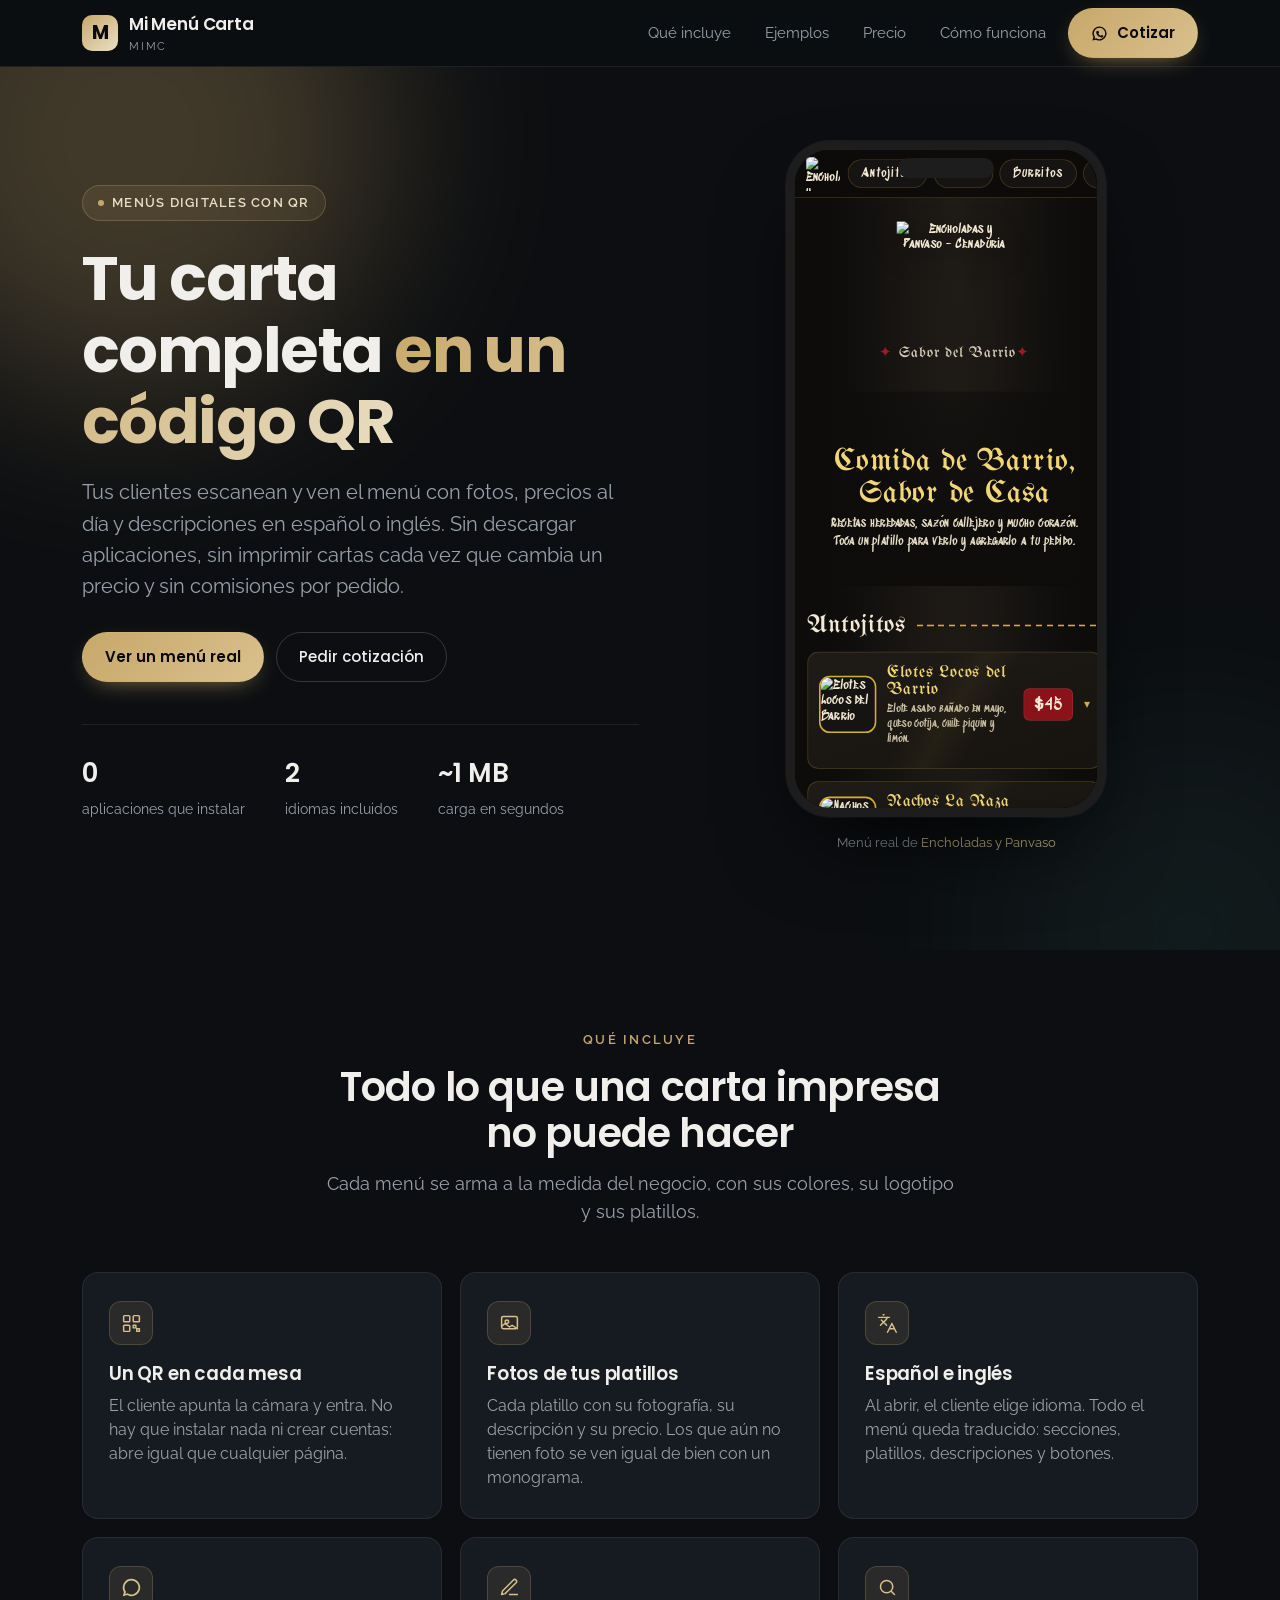
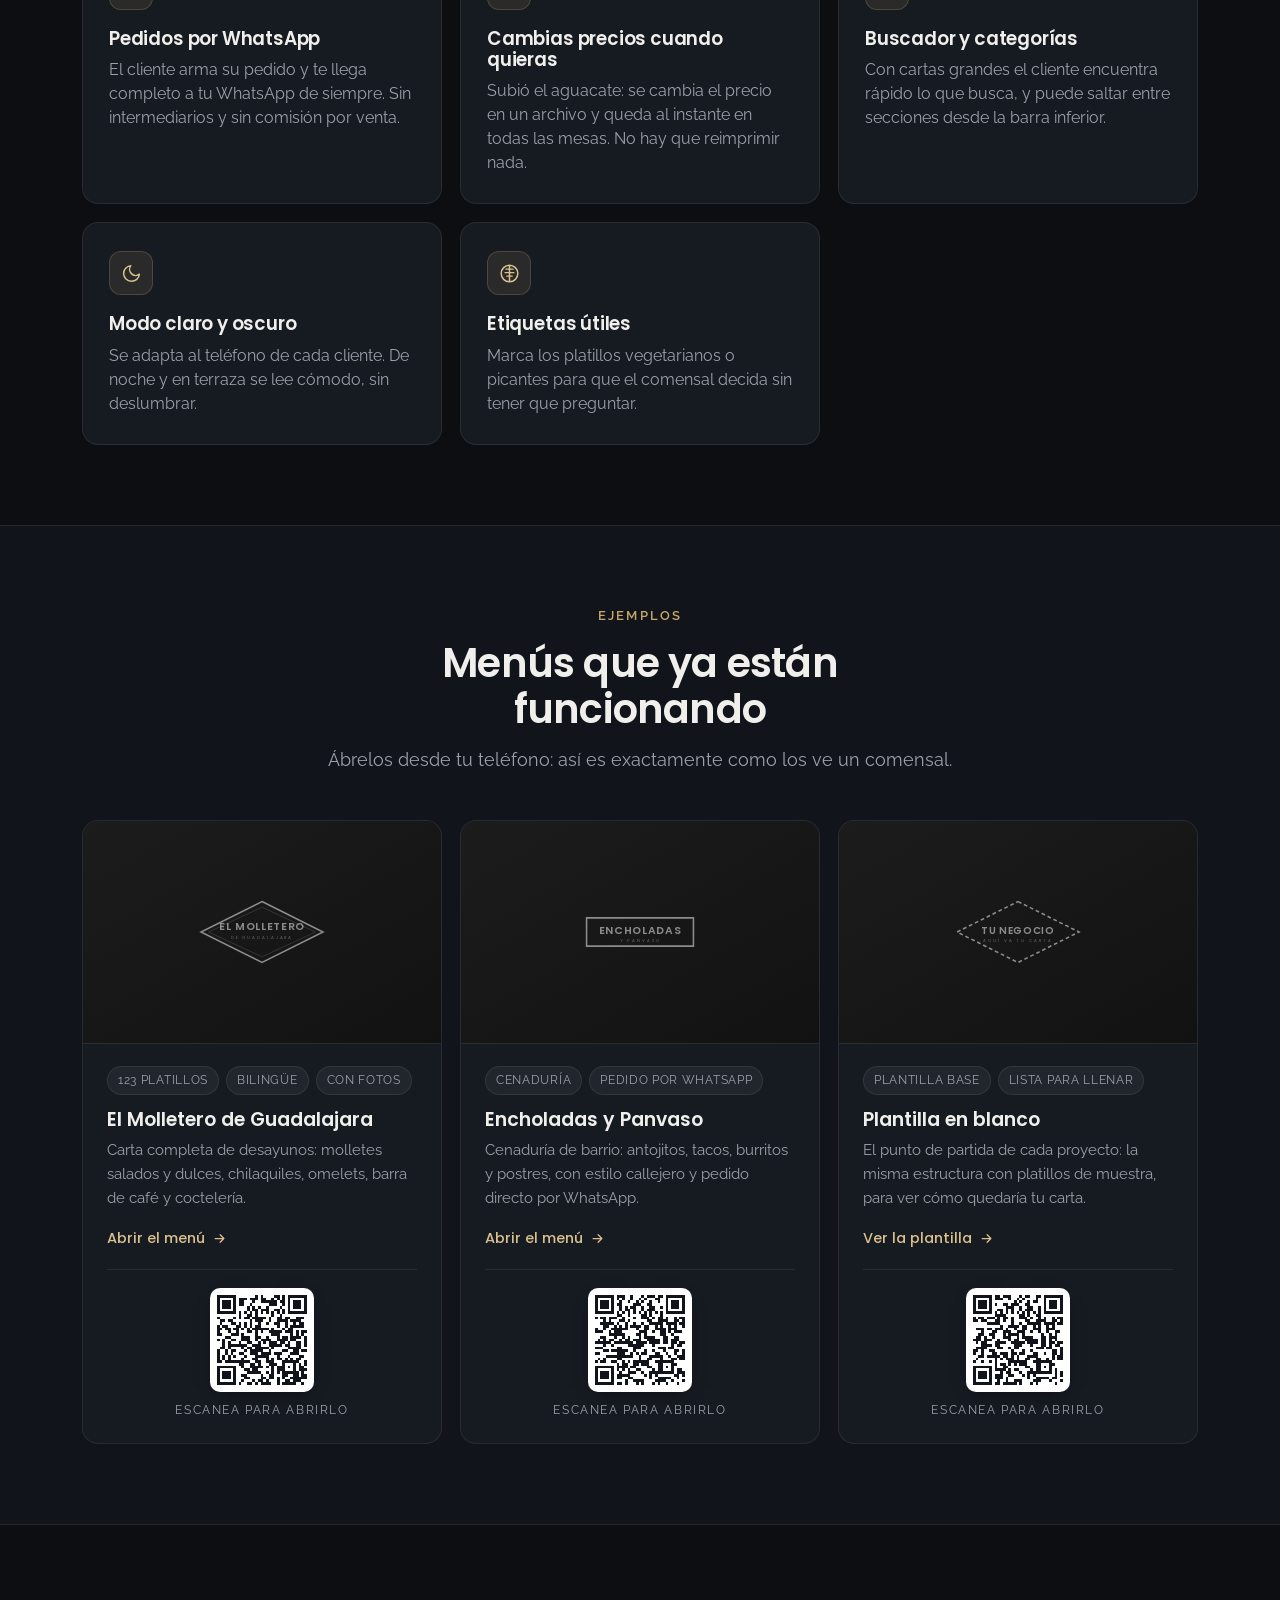
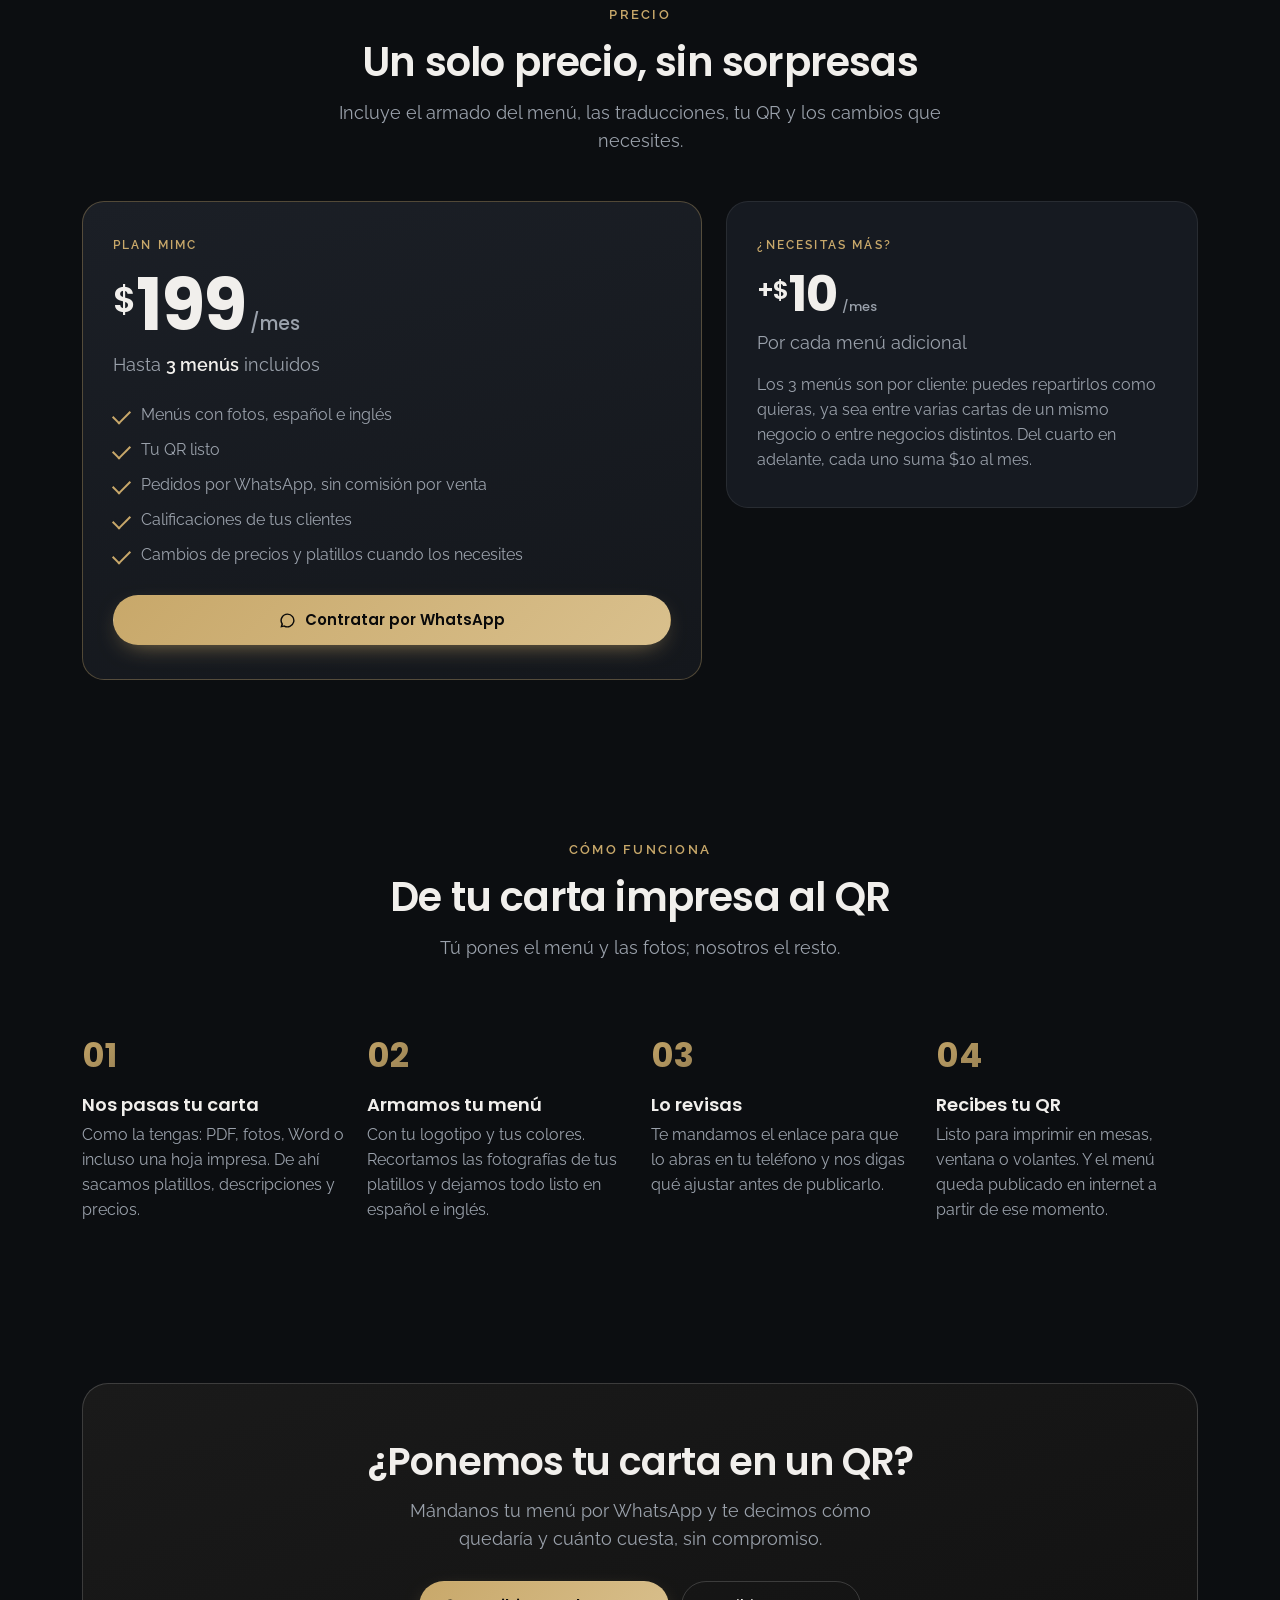
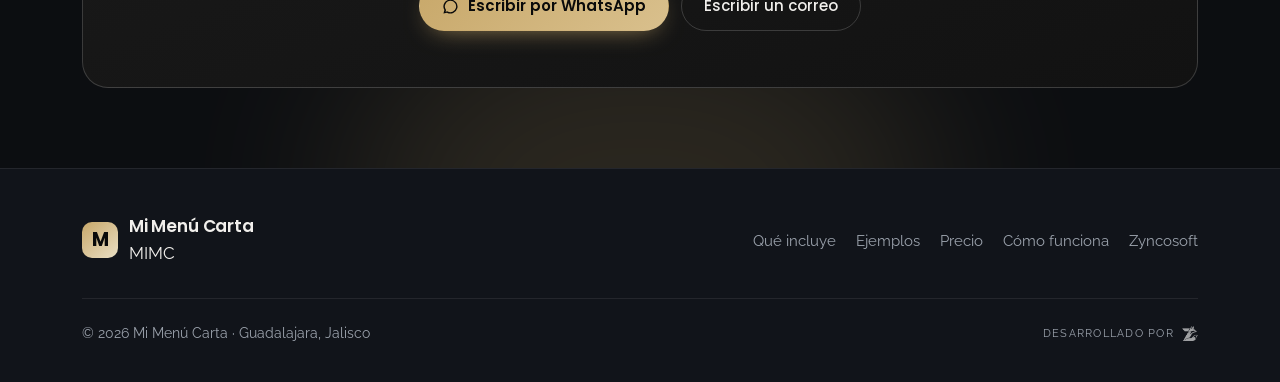
==== commit a205a7fa: "Actualizar lista de beneficios en la sección de precios" ====
--- a/index.html
+++ b/index.html
@@ -270,9 +270,9 @@
 
         <ul class="precio-lista">
           <li>Menús con fotos, español e inglés</li>
-          <li>Tu QR listo para imprimir</li>
+          <li>Tu QR listo </li>
           <li>Pedidos por WhatsApp, sin comisión por venta</li>
-          <li>Calificaciones de tus clientes por correo</li>
+          <li>Calificaciones de tus clientes</li>
           <li>Cambios de precios y platillos cuando los necesites</li>
         </ul>
 
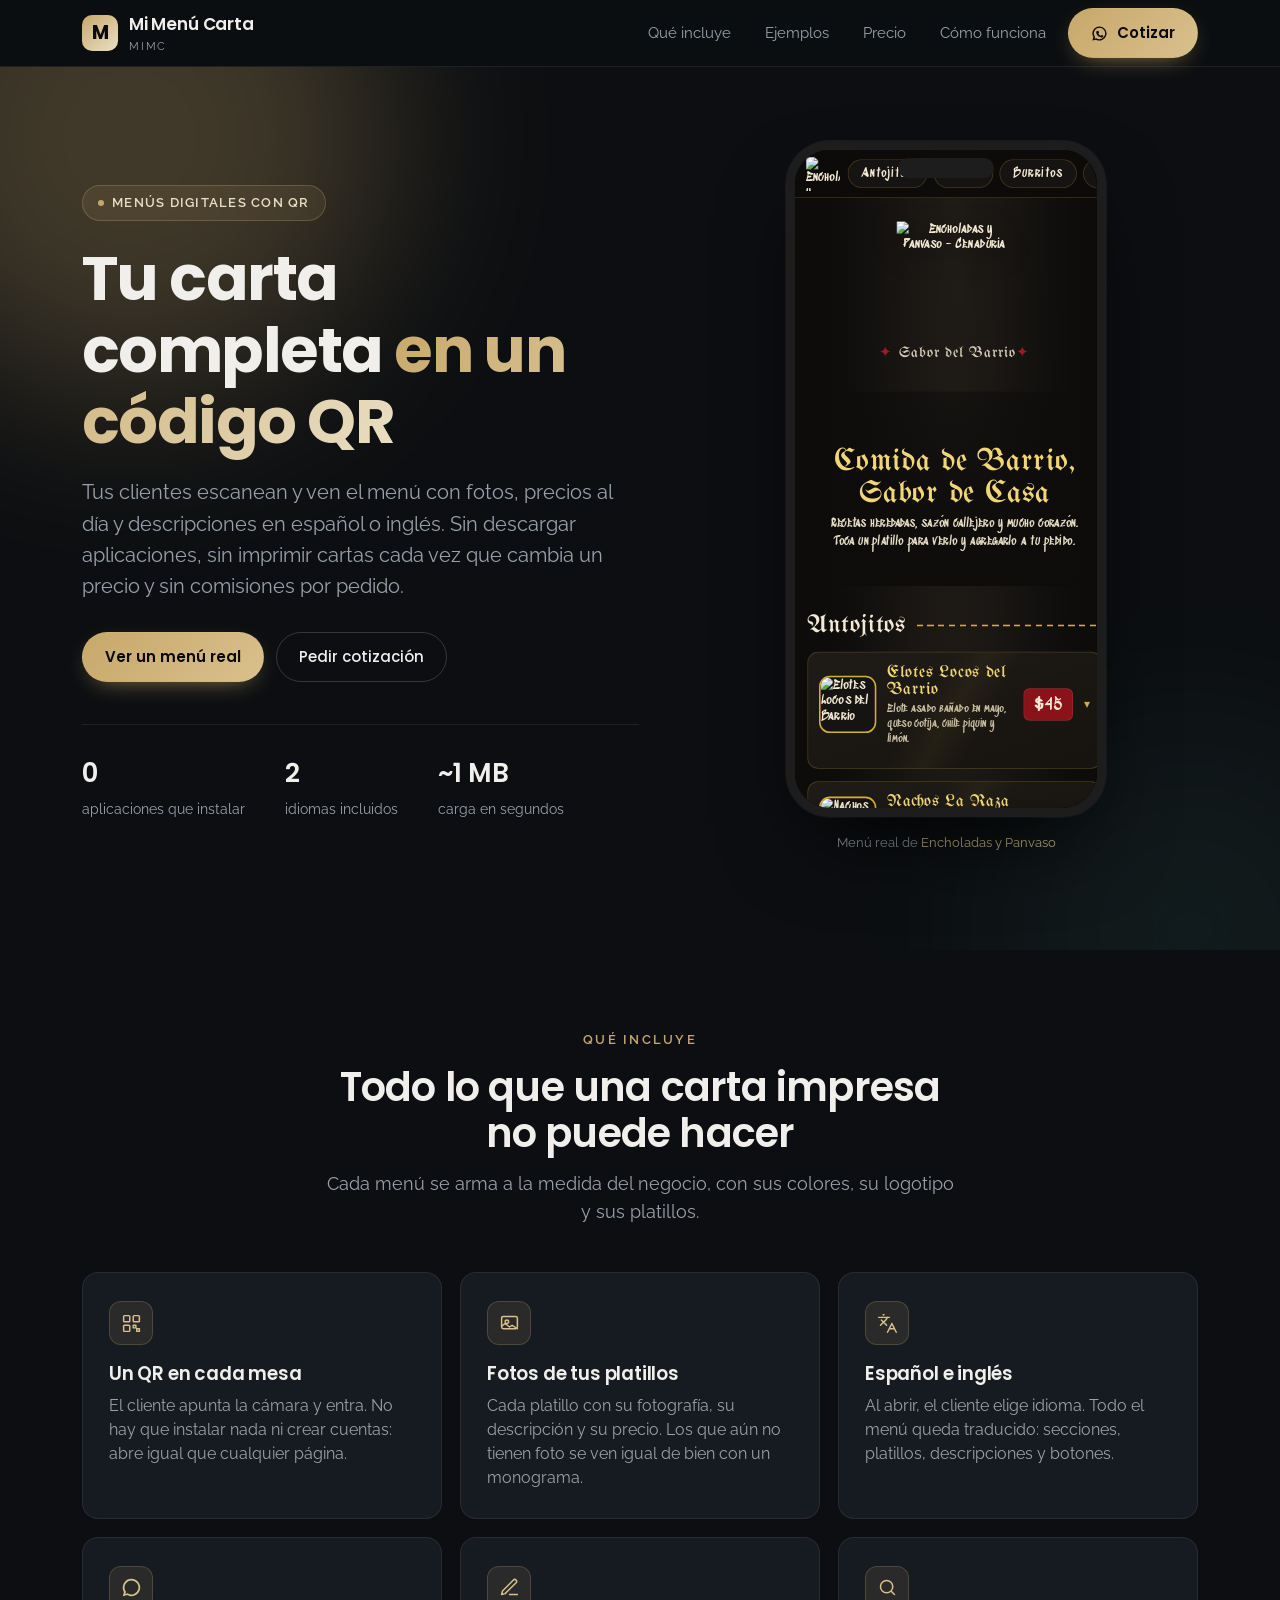
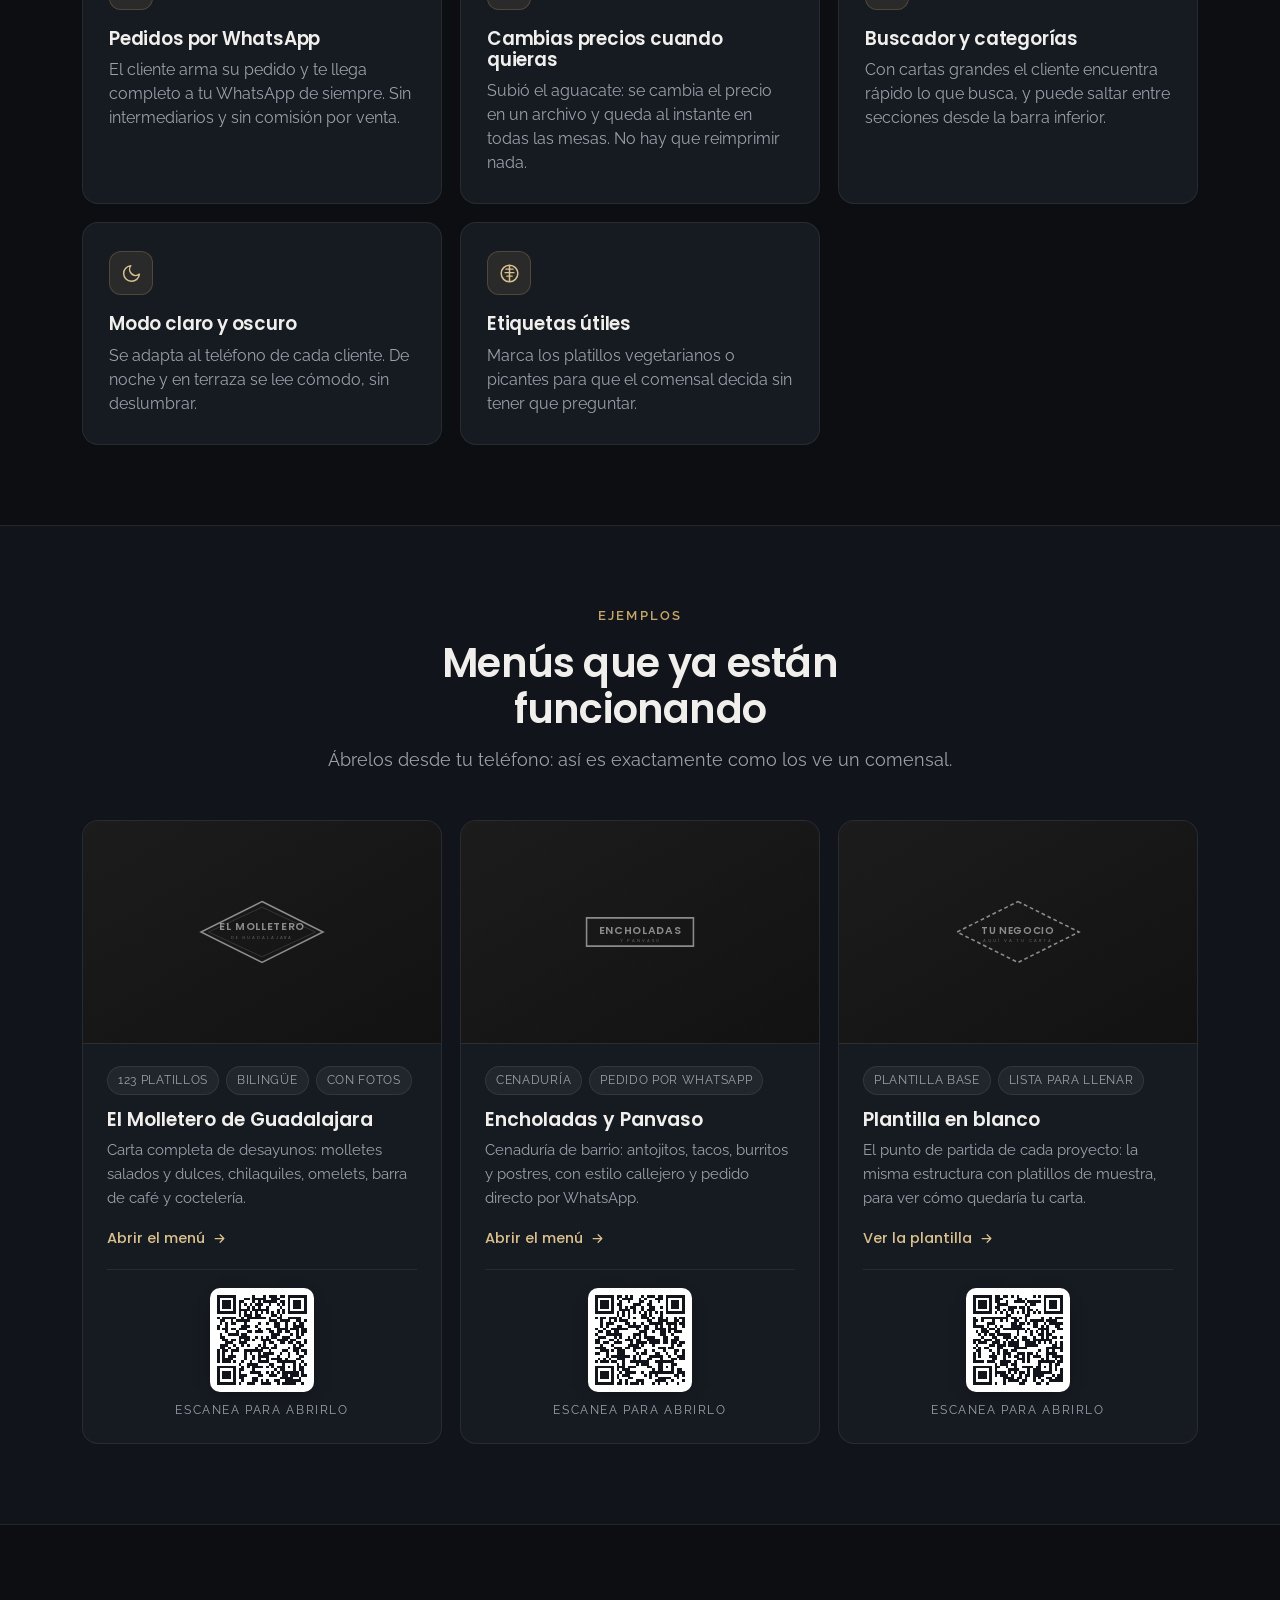
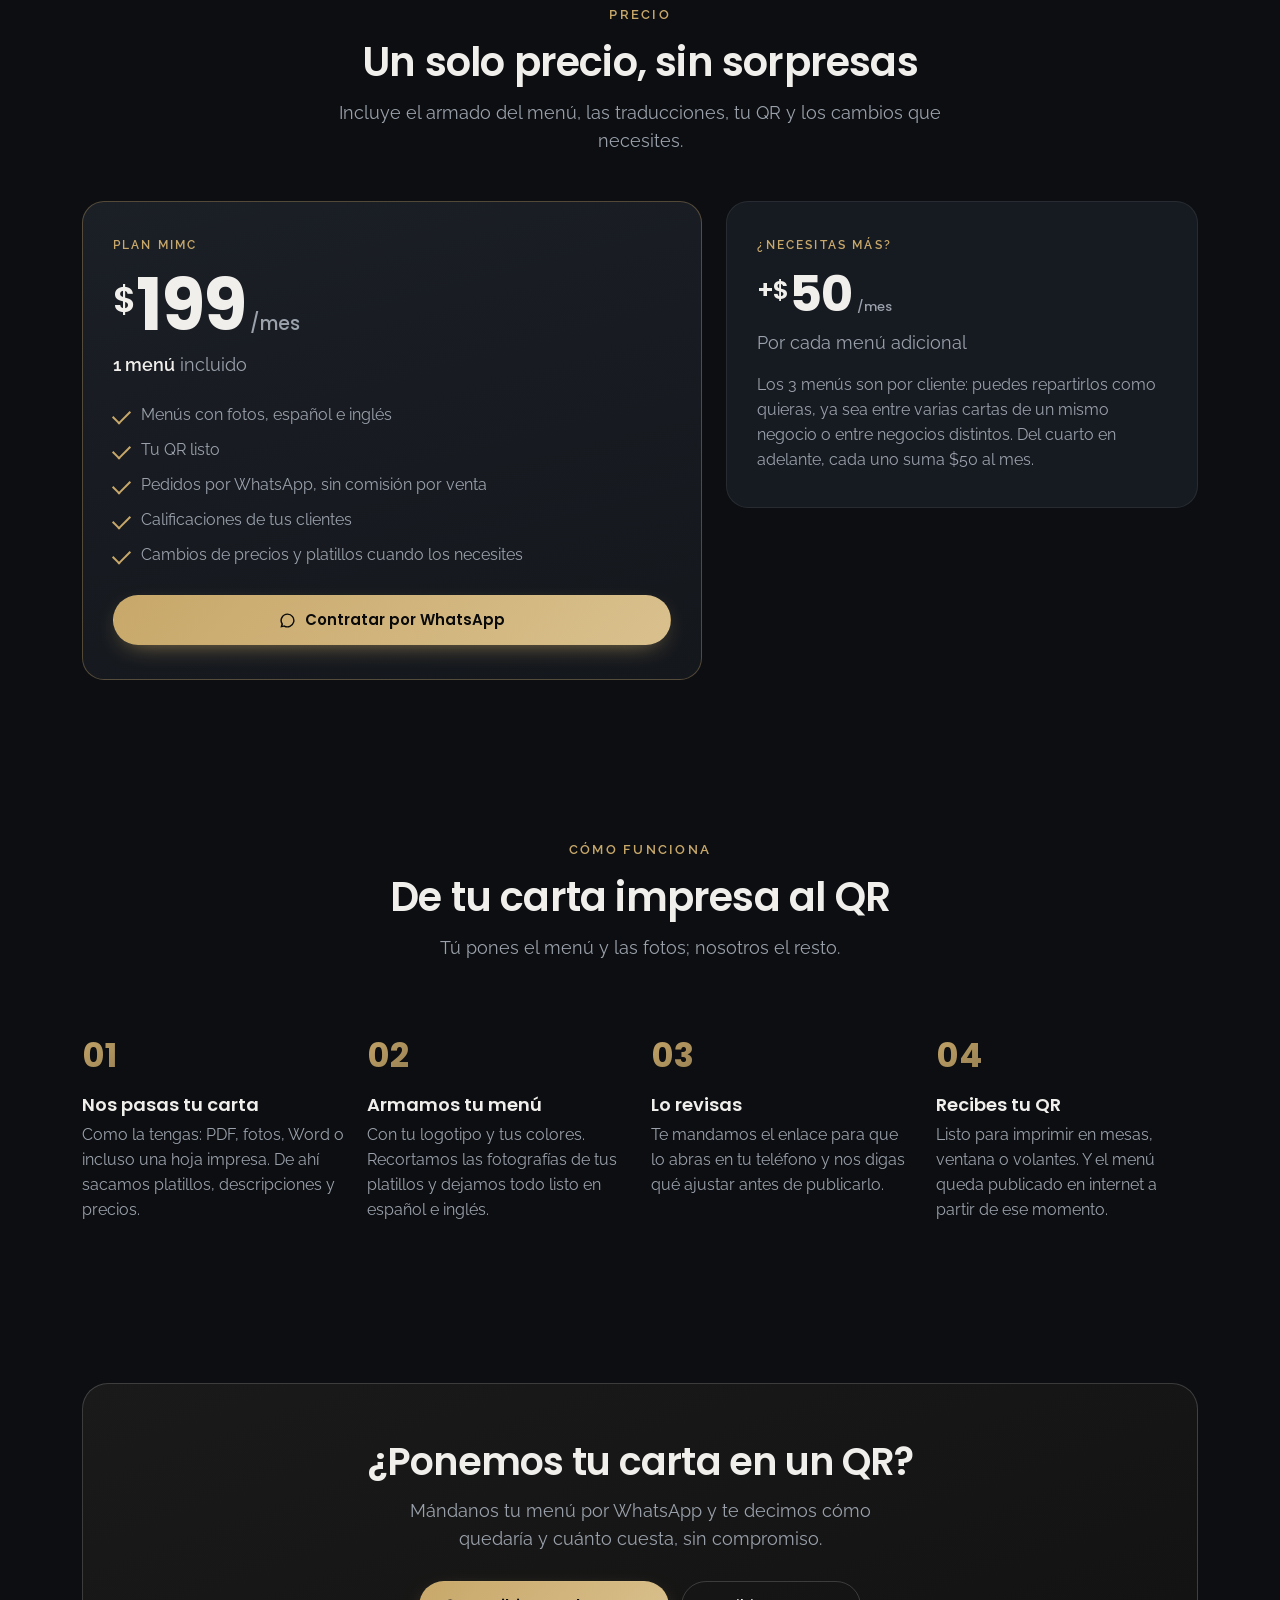
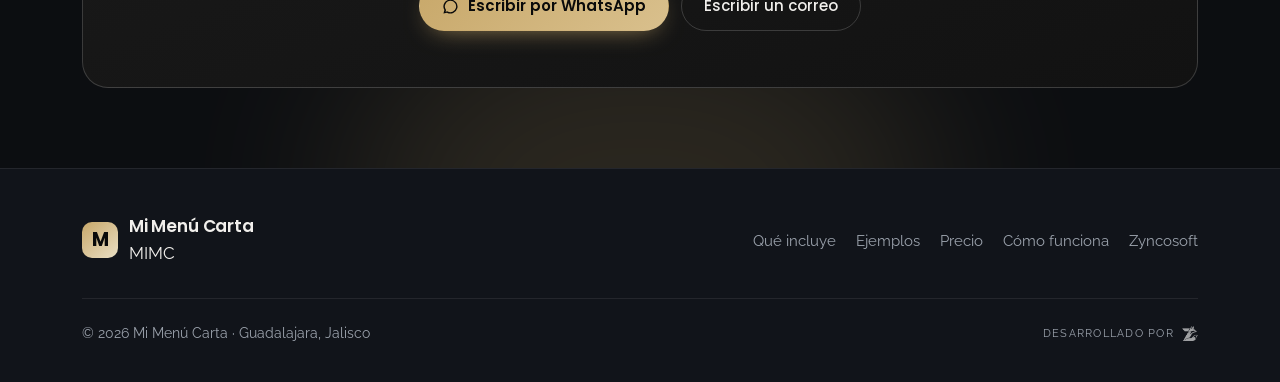
==== commit 4dcdc50e: "Actualizar detalles de precios en la sección de tarifas" ====
--- a/index.html
+++ b/index.html
@@ -266,7 +266,7 @@
       <div class="precio-principal">
         <span class="precio-etiqueta">Plan MIMC</span>
         <p class="precio-cifra"><span class="moneda">$</span>199<span class="periodo">/mes</span></p>
-        <p class="precio-detalle">Hasta <strong>3 menús</strong> incluidos</p>
+        <p class="precio-detalle"><strong>1 menú</strong> incluido</p>
 
         <ul class="precio-lista">
           <li>Menús con fotos, español e inglés</li>
@@ -285,12 +285,12 @@
 
       <div class="precio-extra">
         <span class="precio-etiqueta">¿Necesitas más?</span>
-        <p class="precio-cifra chica"><span class="moneda">+$</span>10<span class="periodo">/mes</span></p>
+        <p class="precio-cifra chica"><span class="moneda">+$</span>50<span class="periodo">/mes</span></p>
         <p class="precio-detalle">Por cada menú adicional</p>
         <p class="precio-nota">
           Los 3 menús son por cliente: puedes repartirlos como quieras, ya sea
           entre varias cartas de un mismo negocio o entre negocios distintos.
-          Del cuarto en adelante, cada uno suma $10 al mes.
+          Del cuarto en adelante, cada uno suma $50 al mes.
         </p>
       </div>
     </div>
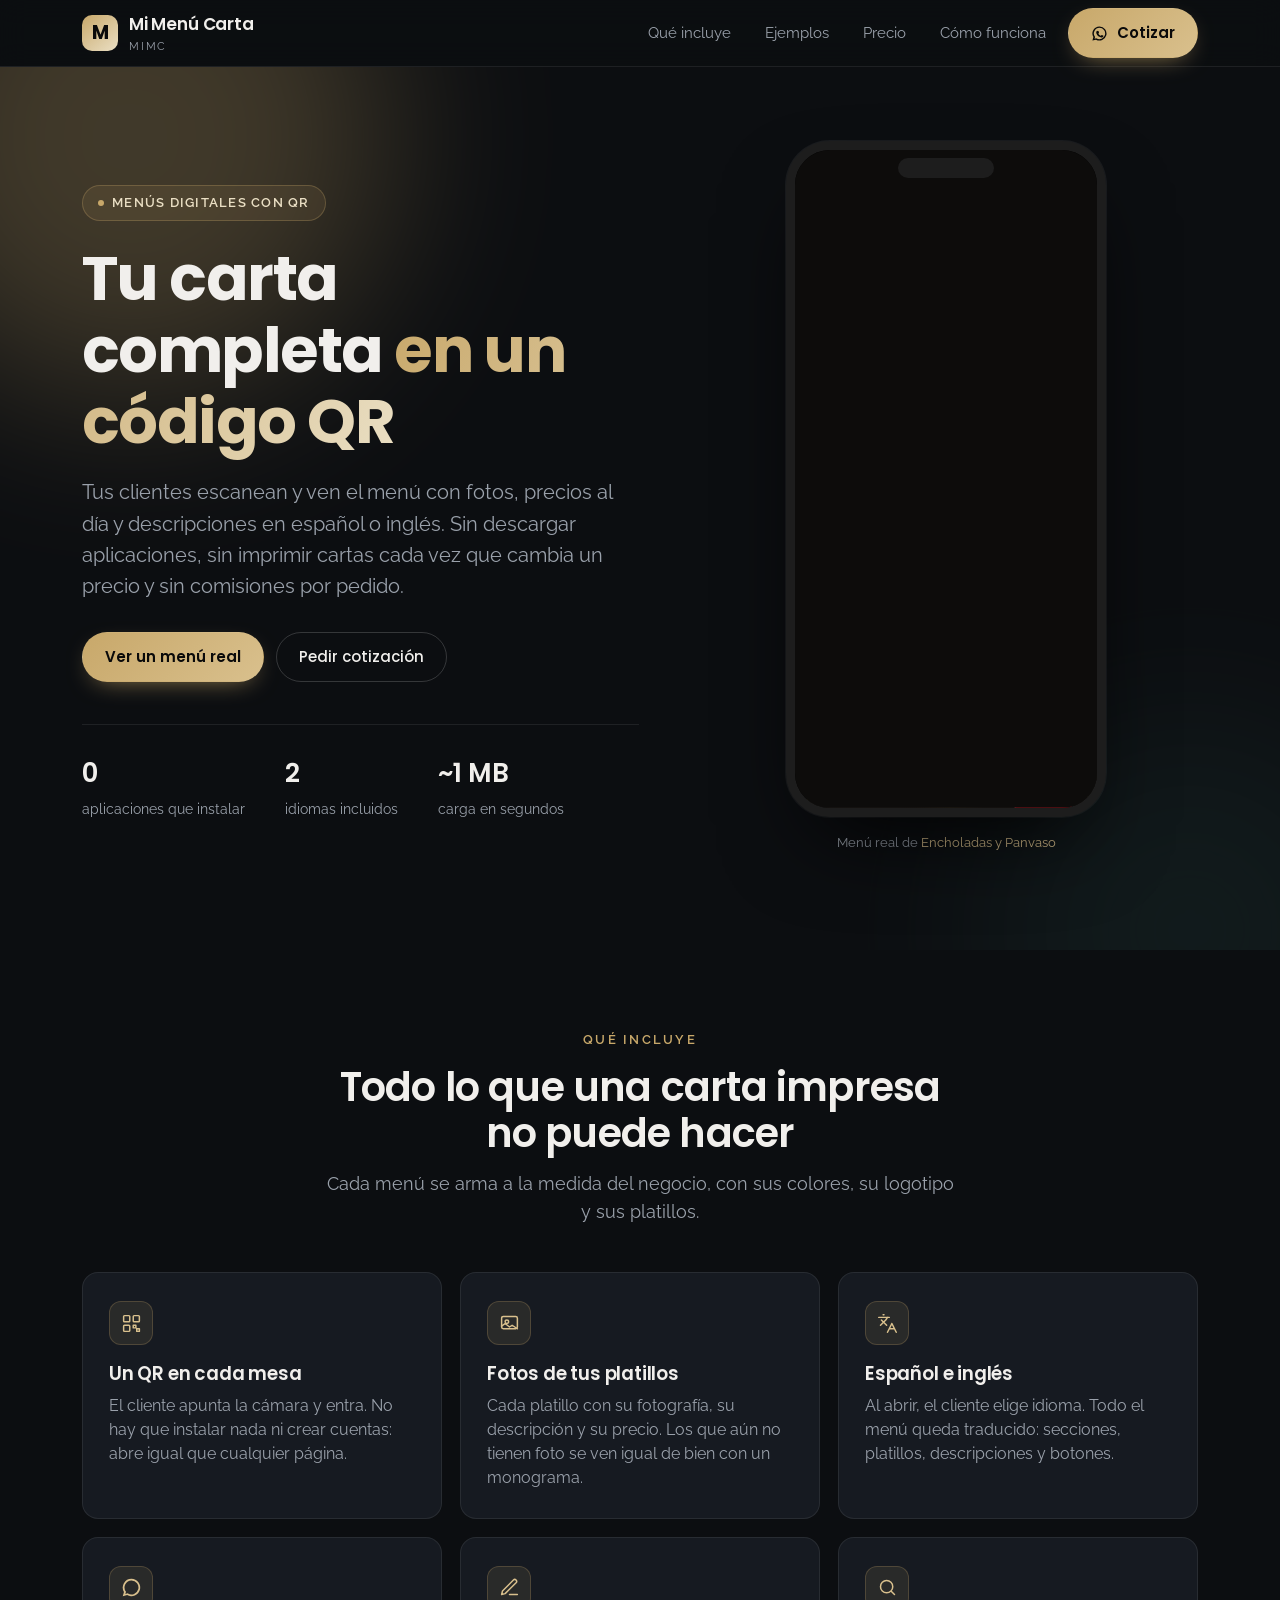
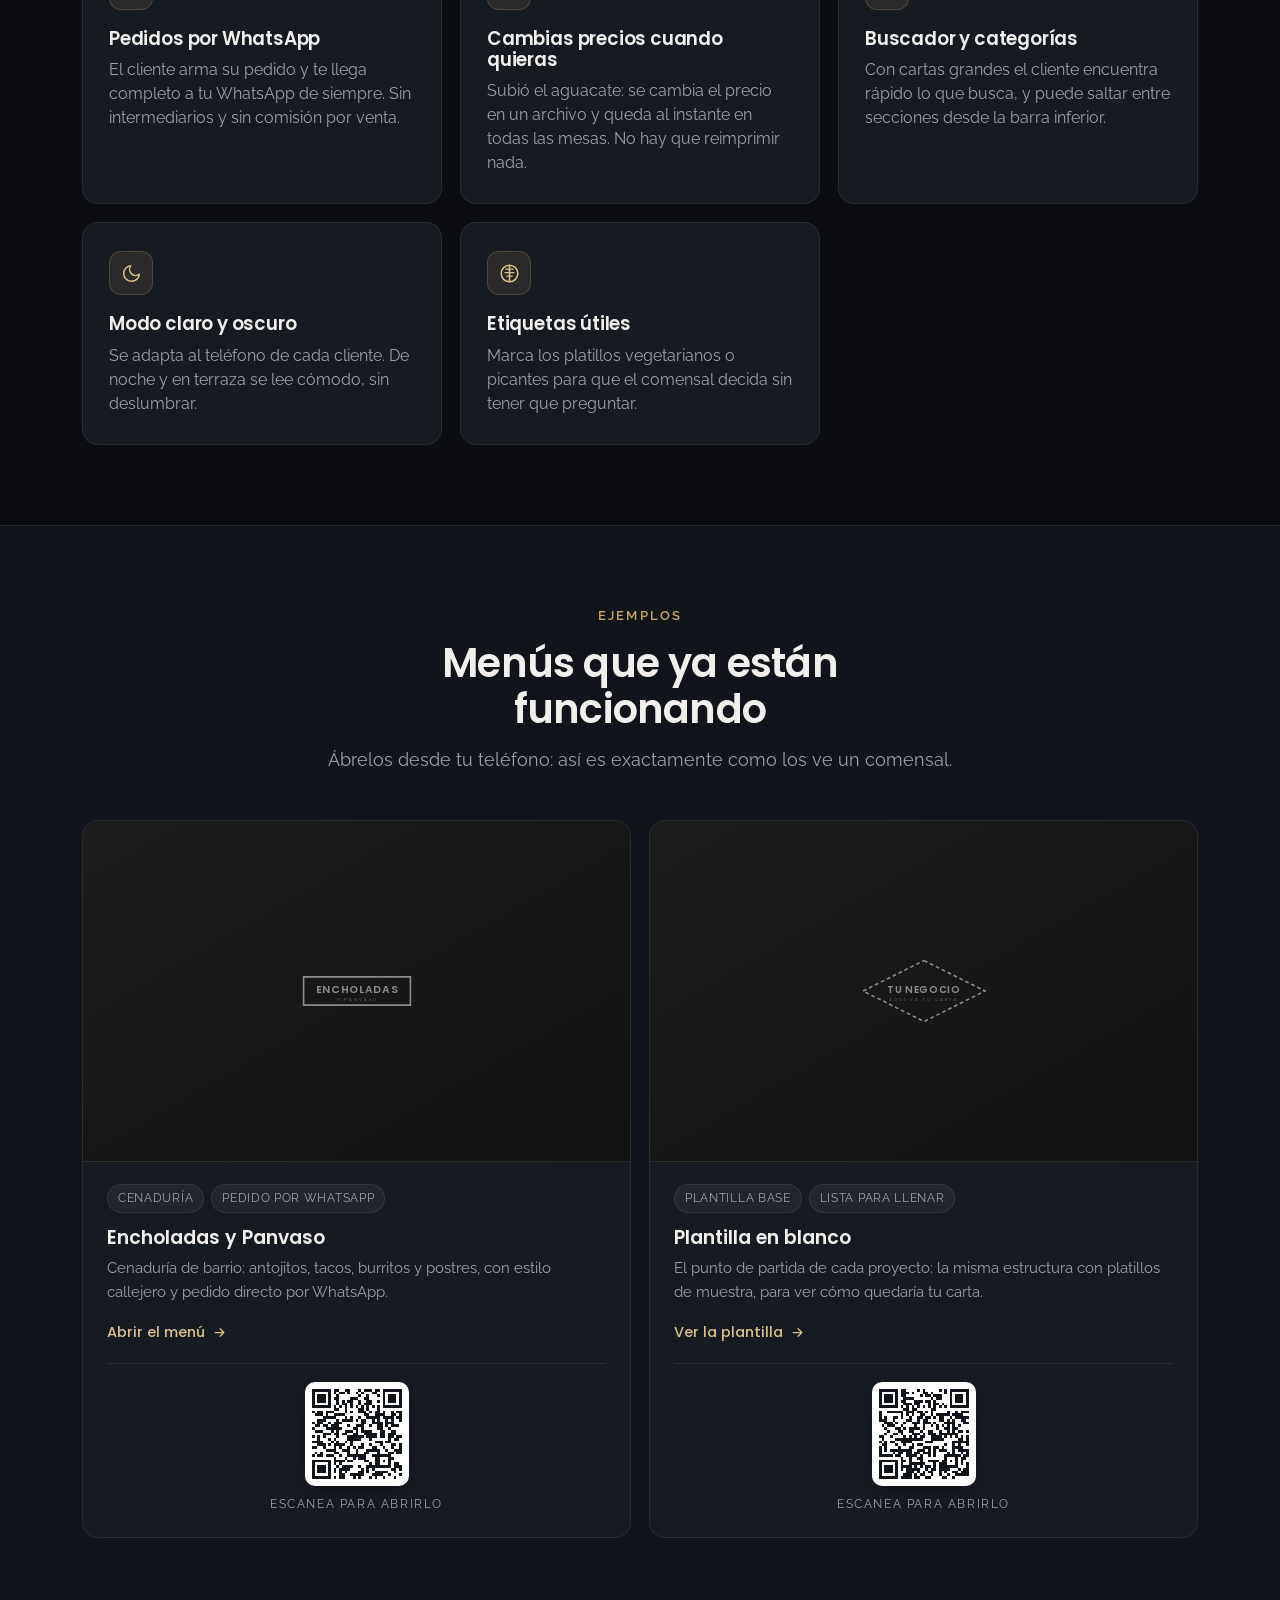
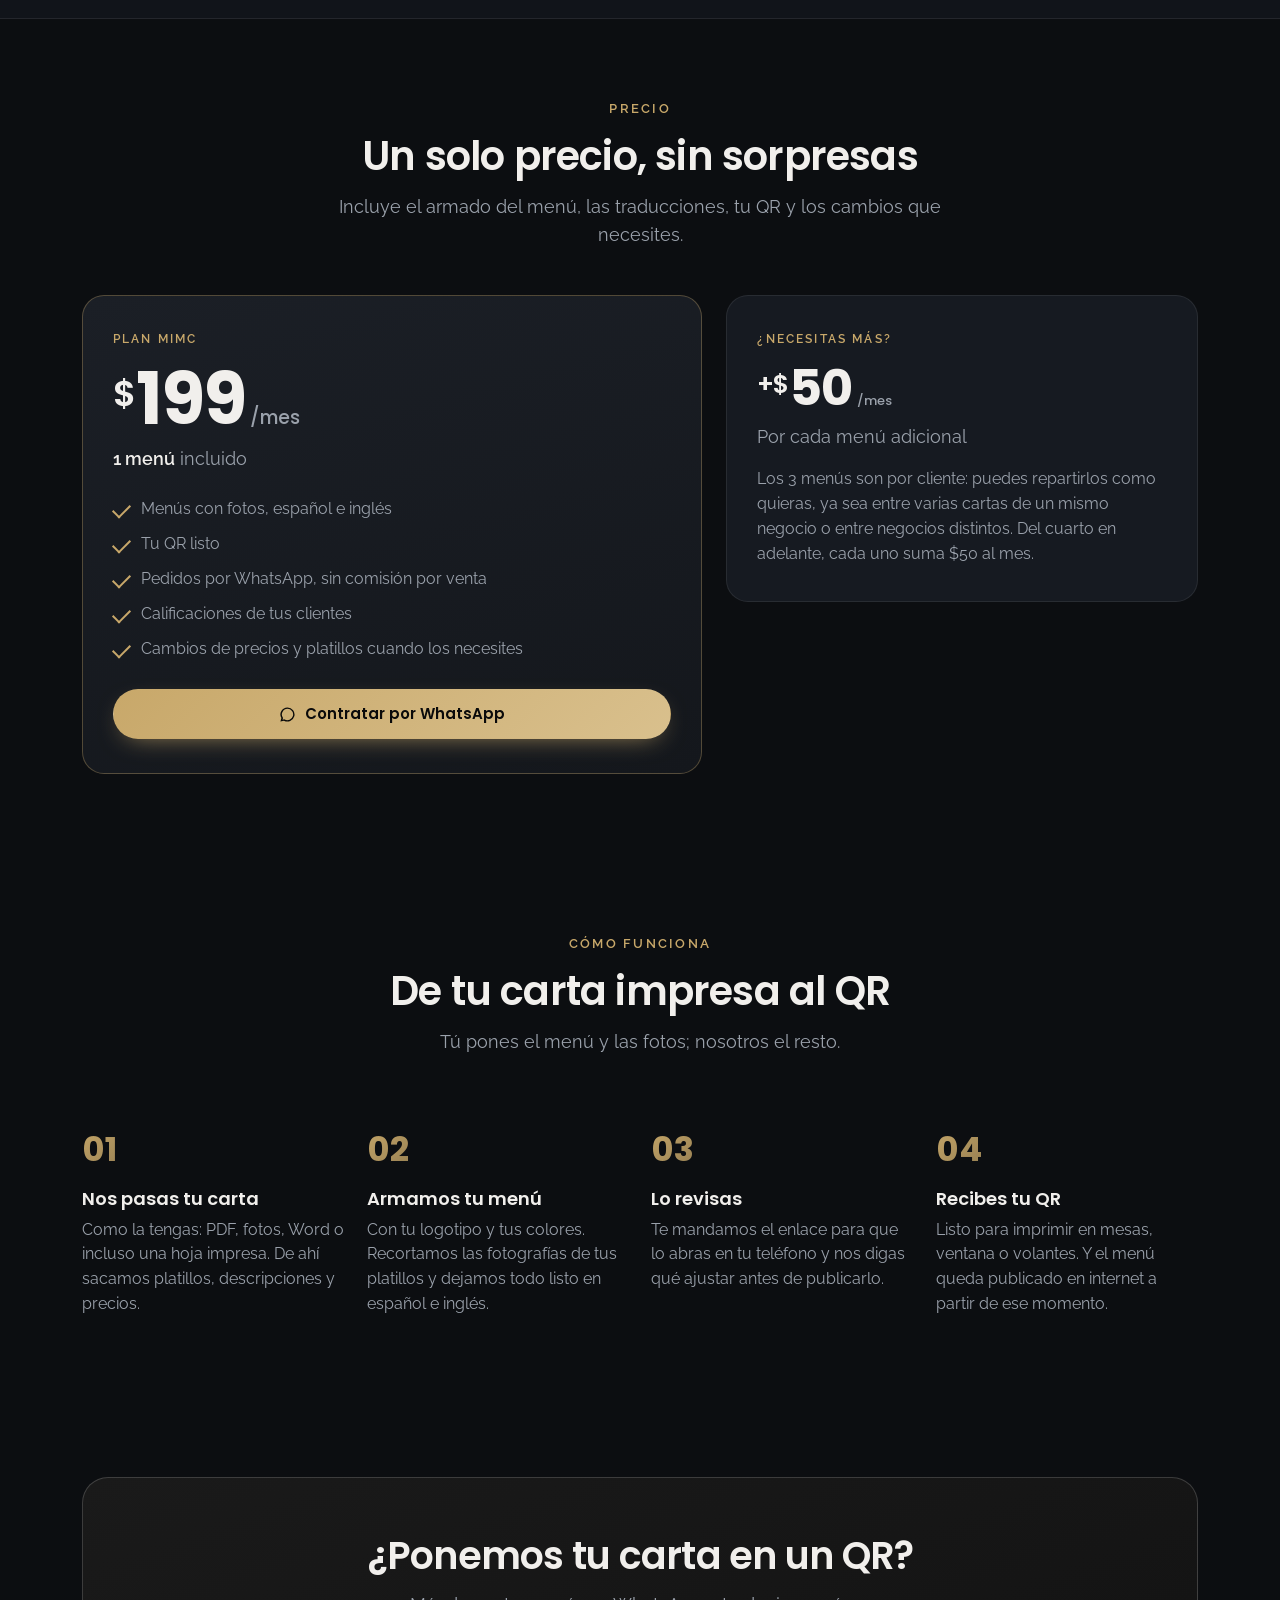
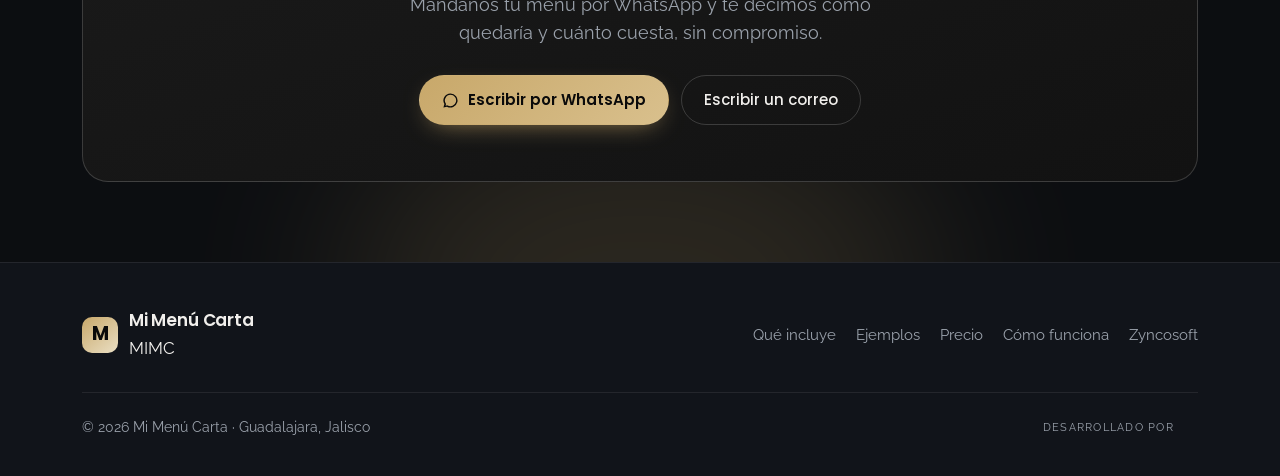
==== commit cd4df41f: "no molletero" ====
--- a/index.html
+++ b/index.html
@@ -176,7 +176,7 @@
 
     <div class="rejilla">
 
-      <a class="ejemplo" href="elmolletero/index.html" target="_blank" rel="noopener">
+      <!-- <a class="ejemplo" href="elmolletero/index.html" target="_blank" rel="noopener">
         <div class="ejemplo-visual">
           <svg class="rombo" viewBox="0 0 420 210" aria-hidden="true">
             <path d="M210 8 404 105 210 202 16 105Z" fill="none" stroke="currentColor" stroke-width="5"/>
@@ -199,7 +199,7 @@
             <span class="qr-pie">Escanea para abrirlo</span>
           </div>
         </div>
-      </a>
+      </a> -->
 
       <a class="ejemplo" href="encholadas/menu.html" target="_blank" rel="noopener">
         <div class="ejemplo-visual">
